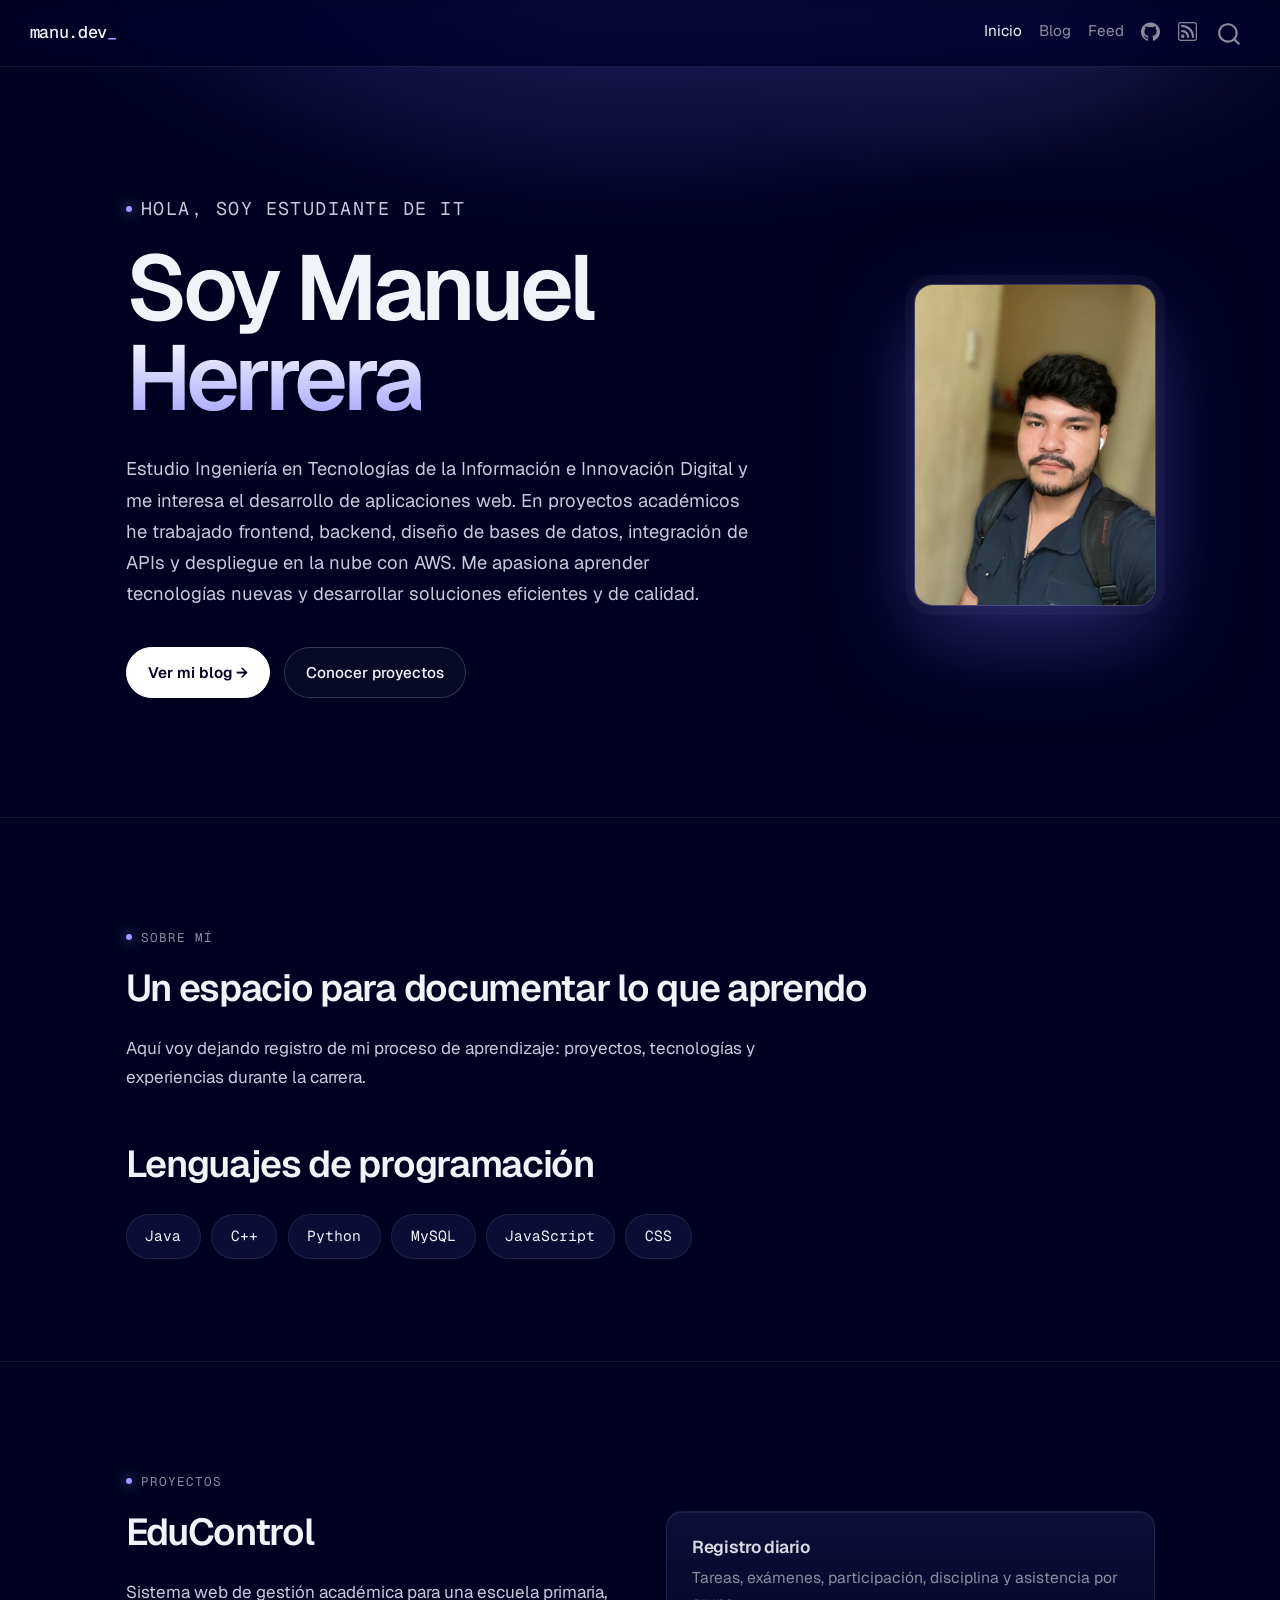
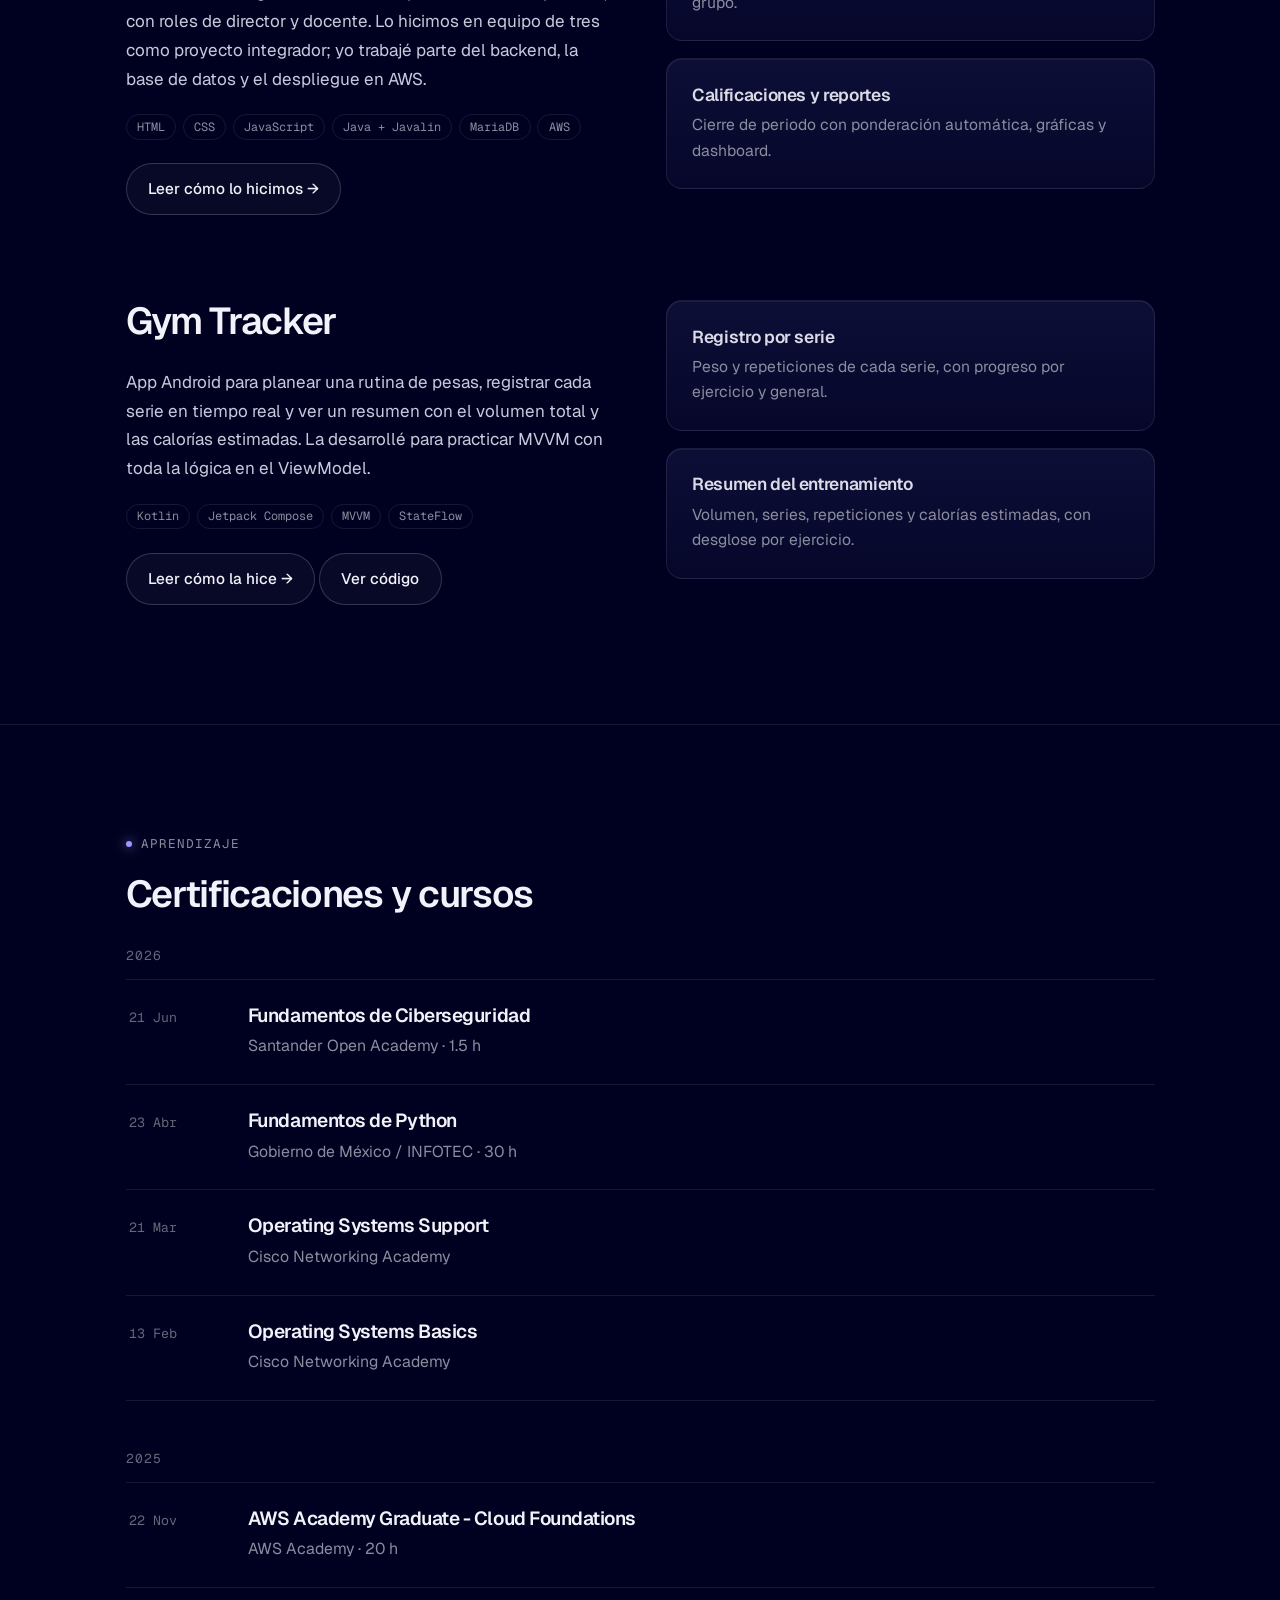
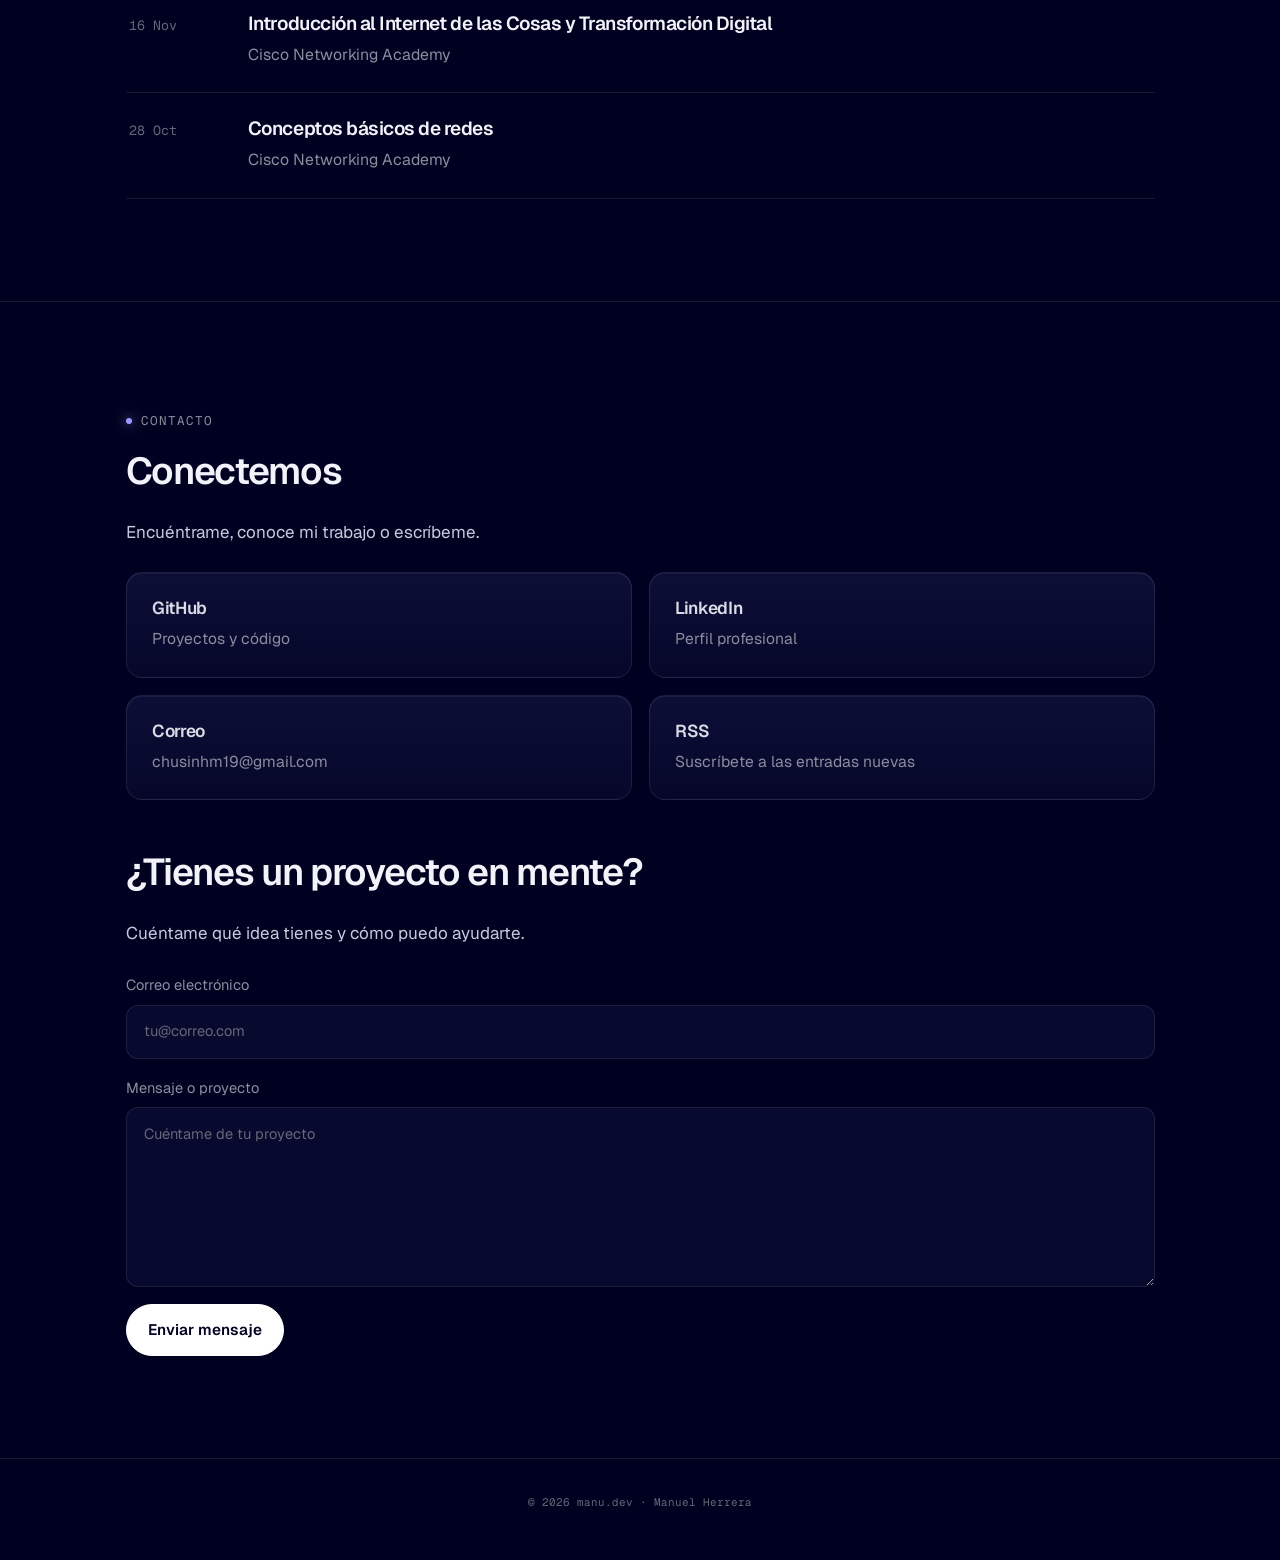
==== index.html @ f78bcd07 "Built site for gh-pages" ====
<!DOCTYPE html>
<html xmlns="http://www.w3.org/1999/xhtml" lang="es" xml:lang="es"><head>

<meta charset="utf-8">
<meta name="generator" content="quarto-1.10.18">

<meta name="viewport" content="width=device-width, initial-scale=1.0, user-scalable=yes">

<meta name="description" content="Soy Manuel Herrera, estudiante de Ingeniería en Tecnologías de la Información e Innovación Digital. Proyectos, certificaciones y un blog sobre desarrollo web, móvil y nube.">

<title>Manuel Herrera · Estudiante de Ingeniería en TI | manu.dev – manu.dev</title>
<style>
/* Default styles provided by pandoc.
** See https://pandoc.org/MANUAL.html#variables-for-html for config info.
*/
span.smallcaps{font-variant: small-caps;}
div.columns{display: flex; gap: 1.5em;}
div.column{flex: auto;}
@media screen {
div.columns{gap: min(4vw, 1.5em);}
div.column{overflow-x: auto;}
}
div.hanging-indent{margin-left: 1.5em; text-indent: -1.5em;}
ul.task-list{list-style: none;}
ul.task-list li input[type="checkbox"] {
  width: 0.8em;
  margin: 0 0.8em 0.2em -1em; /* quarto-specific, see https://github.com/quarto-dev/quarto-cli/issues/4556 */ 
  vertical-align: middle;
}
</style>


<script src="site_libs/quarto-nav/quarto-nav.js"></script>
<script src="site_libs/quarto-nav/headroom.min.js"></script>
<script src="site_libs/clipboard/clipboard.min.js"></script>
<script src="site_libs/quarto-search/autocomplete.umd.js"></script>
<script src="site_libs/quarto-search/fuse.min.js"></script>
<script src="site_libs/quarto-search/quarto-search.js"></script>
<meta name="quarto:offset" content="./">
<link href="./assets/favicon.svg" rel="icon" type="image/svg+xml">
<script src="site_libs/quarto-html/quarto.js" type="module"></script>
<script src="site_libs/quarto-html/tabsets/tabsets.js" type="module"></script>
<script src="site_libs/quarto-html/popper.min.js"></script>
<script src="site_libs/quarto-html/tippy.umd.min.js"></script>
<script src="site_libs/quarto-html/anchor.min.js"></script>
<link href="site_libs/quarto-html/tippy.css" rel="stylesheet">
<link href="site_libs/quarto-html/quarto-syntax-highlighting-dark-235dd7208b0ab31445e75e432a8fe391.css" rel="stylesheet" id="quarto-text-highlighting-styles">
<script src="site_libs/bootstrap/bootstrap.min.js"></script>
<link href="site_libs/bootstrap/bootstrap-icons.css" rel="stylesheet">
<link href="site_libs/bootstrap/bootstrap-fd96ca40b99d9b456ca585f335fd7271.min.css" rel="stylesheet" append-hash="true" id="quarto-bootstrap" data-mode="dark">
<script id="quarto-search-options" type="application/json">{
  "location": "navbar",
  "copy-button": false,
  "collapse-after": 3,
  "panel-placement": "end",
  "type": "overlay",
  "limit": 50,
  "keyboard-shortcut": [
    "f",
    "/",
    "s"
  ],
  "show-item-context": false,
  "language": {
    "search-no-results-text": "No se han encontrado resultados",
    "search-matching-documents-text": "documentos encontrados",
    "search-copy-link-title": "Copiar el enlace en la búsqueda",
    "search-hide-matches-text": "Ocultar resultados adicionales",
    "search-more-match-text": "resultado adicional en este documento",
    "search-more-matches-text": "resultados adicionales en este documento",
    "search-clear-button-title": "Borrar",
    "search-text-placeholder": "",
    "search-detached-cancel-button-title": "Cancelar",
    "search-submit-button-title": "Enviar",
    "search-label": "Buscar"
  }
}</script>
<style>html{ scroll-behavior: smooth; }</style>
<link rel="preconnect" href="https://fonts.googleapis.com">
<link rel="preconnect" href="https://fonts.gstatic.com" crossorigin="">
<link href="https://fonts.googleapis.com/css2?family=Geist:wght@400;500;600;700&amp;family=Geist+Mono:wght@400;500&amp;display=swap" rel="stylesheet">
<meta name="author" content="Manuel Herrera">
<meta name="theme-color" content="#000020">


<meta property="og:title" content="Manuel Herrera · Estudiante de Ingeniería en TI | manu.dev">
<meta property="og:description" content="Soy Manuel Herrera, estudiante de Ingeniería en Tecnologías de la Información e Innovación Digital. Proyectos, certificaciones y un blog sobre desarrollo web, móvil y nube.">
<meta property="og:image" content="https://manu-09-web.github.io/MiWebQuarto/assets/og-cover.png">
<meta property="og:site_name" content="manu.dev">
<meta property="og:locale" content="es_MX">
<meta property="og:image:alt" content="manu.dev, blog de desarrollo de Manuel Herrera">
<meta property="og:image:height" content="630">
<meta property="og:image:width" content="1200">
<meta name="twitter:title" content="Manuel Herrera · Estudiante de Ingeniería en TI | manu.dev">
<meta name="twitter:description" content="Soy Manuel Herrera, estudiante de Ingeniería en Tecnologías de la Información e Innovación Digital. Proyectos, certificaciones y un blog sobre desarrollo web, móvil y nube.">
<meta name="twitter:image" content="https://manu-09-web.github.io/MiWebQuarto/assets/og-cover.png">
<meta name="twitter:card" content="summary_large_image">
<meta name="twitter:image:alt" content="manu.dev, blog de desarrollo de Manuel Herrera">
<meta name="twitter:image-height" content="630">
<meta name="twitter:image-width" content="1200">
<link rel="canonical" href="https://manu-09-web.github.io/MiWebQuarto/">
</head>

<body class="nav-fixed fullcontent quarto-light">

<div id="quarto-search-results"></div>
  <header id="quarto-header" class="headroom fixed-top">
    <nav class="navbar navbar-expand-md " data-bs-theme="dark">
      <div class="navbar-container container-fluid">
      <div class="navbar-brand-container mx-auto">
    <a class="navbar-brand" href="./index.html">
    <span class="navbar-title">manu.dev</span>
    </a>
  </div>
            <div id="quarto-search" class="" title="Buscar"></div>
          <button class="navbar-toggler" type="button" data-bs-toggle="collapse" data-bs-target="#navbarCollapse" aria-controls="navbarCollapse" role="menu" aria-expanded="false" aria-label="Navegación de palanca" onclick="if (window.quartoToggleHeadroom) { window.quartoToggleHeadroom(); }">
  <span class="navbar-toggler-icon"></span>
</button>
          <div class="collapse navbar-collapse" id="navbarCollapse">
            <ul class="navbar-nav navbar-nav-scroll ms-auto">
  <li class="nav-item">
    <a class="nav-link active" href="./index.html" aria-current="page"> 
<span class="menu-text">Inicio</span></a>
  </li>  
  <li class="nav-item">
    <a class="nav-link" href="./blog.html"> 
<span class="menu-text">Blog</span></a>
  </li>  
  <li class="nav-item">
    <a class="nav-link" href="./feed.html"> 
<span class="menu-text">Feed</span></a>
  </li>  
  <li class="nav-item compact">
    <a class="nav-link" href="https://github.com/manu-09-web"> <i class="bi bi-github" role="img" aria-label="GitHub">
</i> 
<span class="menu-text"></span></a>
  </li>  
  <li class="nav-item compact">
    <a class="nav-link" href="./blog.xml"> <i class="bi bi-rss" role="img" aria-label="RSS">
</i> 
<span class="menu-text"></span></a>
  </li>  
</ul>
          </div> <!-- /navcollapse -->
            <div class="quarto-navbar-tools">
</div>
      </div> <!-- /container-fluid -->
    </nav>
</header>
<!-- content -->
<div id="quarto-content" class="quarto-container page-layout-custom page-navbar">
<!-- sidebar -->
<!-- margin-sidebar -->
<!-- main -->




<div class="md-landing">

<section class="md-hero">
  <div class="md-wrap">
    <div>
      <p class="md-kicker">Hola, soy estudiante de IT</p>
      <h1>Soy Manuel<br><span class="md-grad">Herrera</span></h1>
      <p>Estudio Ingeniería en Tecnologías de la Información e Innovación Digital y me interesa el desarrollo de aplicaciones web. En proyectos académicos he trabajado frontend, backend, diseño de bases de datos, integración de APIs y despliegue en la nube con AWS. Me apasiona aprender tecnologías nuevas y desarrollar soluciones eficientes y de calidad.</p>
      <div class="md-actions">
        <a class="md-btn is-solid" href="blog.html">Ver mi blog →</a>
        <a class="md-btn" href="#proyectos">Conocer proyectos</a>
      </div>
    </div>
    <!-- Pon tu foto en img/mifoto.jpeg; si no existe se ven tus iniciales -->
    <div class="md-avatar">MH<img src="img/mifoto.jpeg" alt="Foto de Manuel Herrera" width="600" height="800" onerror="this.remove()"></div>
  </div>
</section>

<section id="sobre-mi">
  <div class="md-wrap">
    <p class="md-kicker">Sobre mí</p>
    <h2 style="margin-top:0">Un espacio para documentar lo que aprendo</h2>
    <p>Aquí voy dejando registro de mi proceso de aprendizaje: proyectos, tecnologías y experiencias durante la carrera.</p>
    <h2>Lenguajes de programación</h2>
    <ul class="md-langs">
      <li>Java</li><li>C++</li><li>Python</li><li>MySQL</li><li>JavaScript</li><li>CSS</li>
    </ul>
  </div>
</section>

<section id="proyectos">
  <div class="md-wrap">
    <p class="md-kicker">Proyectos</p>
    <div class="md-two">
      <div>
        <h2 style="margin-top:0">EduControl</h2>
        <p>Sistema web de gestión académica para una escuela primaria, con roles de director y docente. Lo hicimos en equipo de tres como proyecto integrador; yo trabajé parte del backend, la base de datos y el despliegue en AWS.</p>
        <div class="md-tech">
          <span class="md-pill">HTML</span><span class="md-pill">CSS</span><span class="md-pill">JavaScript</span><span class="md-pill">Java + Javalin</span><span class="md-pill">MariaDB</span><span class="md-pill">AWS</span>
        </div>
        <p style="margin-top:1.4rem"><a class="md-btn" href="posts/proyecto-integrador/index.html">Leer cómo lo hicimos →</a></p>
      </div>
      <div class="md-grid-2" style="grid-template-columns:1fr">
        <div class="md-card"><h3>Registro diario</h3><p>Tareas, exámenes, participación, disciplina y asistencia por grupo.</p></div>
        <div class="md-card"><h3>Calificaciones y reportes</h3><p>Cierre de periodo con ponderación automática, gráficas y dashboard.</p></div>
      </div>
    </div>

    <div class="md-two" style="margin-top:4rem">
      <div>
        <h2 style="margin-top:0">Gym Tracker</h2>
        <p>App Android para planear una rutina de pesas, registrar cada serie en tiempo real y ver un resumen con el volumen total y las calorías estimadas. La desarrollé para practicar MVVM con toda la lógica en el ViewModel.</p>
        <div class="md-tech">
          <span class="md-pill">Kotlin</span><span class="md-pill">Jetpack Compose</span><span class="md-pill">MVVM</span><span class="md-pill">StateFlow</span>
        </div>
        <p style="margin-top:1.4rem"><a class="md-btn" href="posts/kotlin-compose/index.html">Leer cómo la hice →</a>&nbsp;<a class="md-btn" href="https://github.com/manu-09-web/GymAppkt">Ver código</a></p>
      </div>
      <div class="md-grid-2" style="grid-template-columns:1fr">
        <div class="md-card"><h3>Registro por serie</h3><p>Peso y repeticiones de cada serie, con progreso por ejercicio y general.</p></div>
        <div class="md-card"><h3>Resumen del entrenamiento</h3><p>Volumen, series, repeticiones y calorías estimadas, con desglose por ejercicio.</p></div>
      </div>
    </div>
  </div>
</section>

<section id="aprendizaje">
  <div class="md-wrap">
    <p class="md-kicker">Aprendizaje</p>
    <h2 style="margin-top:0">Certificaciones y cursos</h2>
    <div class="md-year" style="margin-top:1.5rem">
      <h2>2026</h2>
      <div class="md-row"><span class="md-row-date">21 Jun</span><span><span class="md-row-title">Fundamentos de Ciberseguridad</span><span class="md-row-desc">Santander Open Academy · 1.5 h</span></span></div>
      <div class="md-row"><span class="md-row-date">23 Abr</span><span><span class="md-row-title">Fundamentos de Python</span><span class="md-row-desc">Gobierno de México / INFOTEC · 30 h</span></span></div>
      <div class="md-row"><span class="md-row-date">21 Mar</span><span><span class="md-row-title">Operating Systems Support</span><span class="md-row-desc">Cisco Networking Academy</span></span></div>
      <div class="md-row"><span class="md-row-date">13 Feb</span><span><span class="md-row-title">Operating Systems Basics</span><span class="md-row-desc">Cisco Networking Academy</span></span></div>
    </div>
    <div class="md-year">
      <h2>2025</h2>
      <div class="md-row"><span class="md-row-date">22 Nov</span><span><span class="md-row-title">AWS Academy Graduate - Cloud Foundations</span><span class="md-row-desc">AWS Academy · 20 h</span></span></div>
      <div class="md-row"><span class="md-row-date">16 Nov</span><span><span class="md-row-title">Introducción al Internet de las Cosas y Transformación Digital</span><span class="md-row-desc">Cisco Networking Academy</span></span></div>
      <div class="md-row"><span class="md-row-date">28 Oct</span><span><span class="md-row-title">Conceptos básicos de redes</span><span class="md-row-desc">Cisco Networking Academy</span></span></div>
    </div>
  </div>
</section>

<section id="contacto">
  <div class="md-wrap">
    <p class="md-kicker">Contacto</p>
    <h2 style="margin-top:0">Conectemos</h2>
    <p>Encuéntrame, conoce mi trabajo o escríbeme.</p>
    <div class="md-grid-2" style="margin-top:1.5rem">
      <a class="md-card" href="https://github.com/manu-09-web" rel="me"><h3>GitHub</h3><p>Proyectos y código</p></a>
      <a class="md-card" href="https://www.linkedin.com/in/manuel-de-jes%C3%BAs-herrera-b59a39436" rel="me"><h3>LinkedIn</h3><p>Perfil profesional</p></a>
      <a class="md-card" href="mailto:chusinhm19@gmail.com"><h3>Correo</h3><p>chusinhm19@gmail.com</p></a>
      <a class="md-card" href="blog.xml"><h3>RSS</h3><p>Suscríbete a las entradas nuevas</p></a>
    </div>

    <h2>¿Tienes un proyecto en mente?</h2>
    <p>Cuéntame qué idea tienes y cómo puedo ayudarte.</p>
    <!-- Un sitio estático no envía correos solo: crea un formulario gratis en formspree.io y pega aquí tu ID -->
    <form class="md-form" action="https://formspree.io/f/TU-ID" method="POST">
      <label>Correo electrónico
        <input type="email" name="email" placeholder="tu@correo.com" autocomplete="email" required="">
      </label>
      <label>Mensaje o proyecto
        <textarea name="message" rows="5" placeholder="Cuéntame de tu proyecto" required=""></textarea>
      </label>
      <div><button class="md-btn is-solid" type="submit">Enviar mensaje</button></div>
    </form>
  </div>
</section>

</div>




<script>
// ---------- Listados: filtro por categoría, buscador y paginación ----------
document.querySelectorAll("[data-posts]").forEach(function (root) {
  var items = Array.from(root.querySelectorAll("[data-cats]"));
  var chips = Array.from(root.querySelectorAll("[data-filter]"));
  var groups = Array.from(root.querySelectorAll("[data-group]"));
  var search = root.querySelector("[data-search]");
  var pager = root.querySelector("[data-pager]");
  var empty = root.querySelector("[data-empty]");
  var size = parseInt(root.dataset.pageSize || "0", 10);
  var state = { cat: "*", q: "", page: 1 };

  function draw() {
    var match = items.filter(function (el) {
      var okCat = state.cat === "*" || el.dataset.cats.split("|").indexOf(state.cat) > -1;
      var okQ = !state.q || el.textContent.toLowerCase().indexOf(state.q) > -1;
      return okCat && okQ;
    });
    var pages = size ? Math.max(1, Math.ceil(match.length / size)) : 1;
    if (state.page > pages) state.page = pages;
    items.forEach(function (el) { el.hidden = true; });
    match.forEach(function (el, i) {
      el.hidden = size ? Math.floor(i / size) + 1 !== state.page : false;
    });
    groups.forEach(function (g) { g.hidden = !g.querySelector("[data-cats]:not([hidden])"); });
    if (empty) empty.hidden = match.length > 0;
    if (pager) {
      pager.innerHTML = "";
      for (var p = 1; p <= pages && pages > 1; p++) {
        var b = document.createElement("button");
        b.type = "button"; b.textContent = p;
        b.setAttribute("aria-label", "Página " + p);
        if (p === state.page) b.setAttribute("aria-current", "page");
        b.addEventListener("click", (function (n) {
          return function () { state.page = n; draw(); root.scrollIntoView({ block: "start" }); };
        })(p));
        pager.appendChild(b);
      }
    }
  }

  chips.forEach(function (chip) {
    chip.addEventListener("click", function () {
      state.cat = chip.dataset.filter; state.page = 1;
      chips.forEach(function (c) { c.setAttribute("aria-pressed", c === chip); });
      draw();
    });
  });
  if (search) {
    search.addEventListener("input", function () {
      state.q = search.value.trim().toLowerCase(); state.page = 1; draw();
    });
    // Atajo: la tecla "/" enfoca el buscador
    document.addEventListener("keydown", function (e) {
      var t = e.target.tagName;
      if (e.key === "/" && t !== "INPUT" && t !== "TEXTAREA") { e.preventDefault(); search.focus(); }
      if (e.key === "Escape" && e.target === search) { search.value = ""; search.dispatchEvent(new Event("input")); search.blur(); }
    });
  }
  draw();
});

// ---------- Brillo que sigue al cursor en las tarjetas ----------
document.querySelectorAll(".md-card").forEach(function (card) {
  card.addEventListener("pointermove", function (e) {
    var r = card.getBoundingClientRect();
    card.style.setProperty("--mx", (e.clientX - r.left) + "px");
    card.style.setProperty("--my", (e.clientY - r.top) + "px");
  });
});

// ---------- Entradas: tiempo de lectura, barra de progreso y etiqueta de lenguaje en el código ----------
(function () {
  if (!document.querySelector(".md-back")) return;
  var main = document.querySelector("main");
  var date = document.querySelector("#title-block-header .date");
  if (main && date) {
    var words = main.innerText.trim().split(/\s+/).length;
    date.textContent += " · " + Math.max(1, Math.round(words / 200)) + " min de lectura";
  }
  var bar = document.createElement("div"); bar.className = "md-progress"; document.body.appendChild(bar);
  window.addEventListener("scroll", function () {
    var h = document.documentElement.scrollHeight - window.innerHeight;
    bar.style.transform = "scaleX(" + (h > 0 ? window.scrollY / h : 0) + ")";
  }, { passive: true });
})();
document.querySelectorAll("div.sourceCode").forEach(function (box) {
  var pre = box.querySelector("pre"); if (!pre) return;
  var skip = ["sourceCode", "code-with-copy", "numberSource", "number-lines"];
  var lang = Array.from(pre.classList).filter(function (c) { return skip.indexOf(c) < 0; })[0];
  box.setAttribute("data-lang", lang || "código");
});
</script>
<script id="quarto-html-after-body" type="application/javascript">
  window.document.addEventListener("DOMContentLoaded", function (event) {
    const icon = "";
    const anchorJS = new window.AnchorJS();
    anchorJS.options = {
      placement: 'right',
      icon: icon
    };
    anchorJS.add('.anchored');
    const isCodeAnnotation = (el) => {
      for (const clz of el.classList) {
        if (clz.startsWith('code-annotation-')) {                     
          return true;
        }
      }
      return false;
    }
    const onCopySuccess = function(e) {
      // button target
      const button = e.trigger;
      // don't keep focus
      button.blur();
      // flash "checked"
      button.classList.add('code-copy-button-checked');
      var currentTitle = button.getAttribute("title");
      button.setAttribute("title", "Copiado");
      let tooltip;
      if (window.bootstrap) {
        button.setAttribute("data-bs-toggle", "tooltip");
        button.setAttribute("data-bs-placement", "left");
        button.setAttribute("data-bs-title", "Copiado");
        tooltip = new bootstrap.Tooltip(button, 
          { trigger: "manual", 
            customClass: "code-copy-button-tooltip",
            offset: [0, -8]});
        tooltip.show();    
      }
      setTimeout(function() {
        if (tooltip) {
          tooltip.hide();
          button.removeAttribute("data-bs-title");
          button.removeAttribute("data-bs-toggle");
          button.removeAttribute("data-bs-placement");
        }
        button.setAttribute("title", currentTitle);
        button.classList.remove('code-copy-button-checked');
      }, 1000);
      // clear code selection
      e.clearSelection();
    }
    const getTextToCopy = function(trigger) {
      const outerScaffold = trigger.parentElement.cloneNode(true);
      const codeEl = outerScaffold.querySelector('code');
      for (const childEl of codeEl.children) {
        if (isCodeAnnotation(childEl)) {
          childEl.remove();
        }
      }
      return codeEl.innerText;
    }
    const clipboard = new window.ClipboardJS('.code-copy-button:not([data-in-quarto-modal])', {
      text: getTextToCopy
    });
    clipboard.on('success', onCopySuccess);
    if (window.document.getElementById('quarto-embedded-source-code-modal')) {
      const clipboardModal = new window.ClipboardJS('.code-copy-button[data-in-quarto-modal]', {
        text: getTextToCopy,
        container: window.document.getElementById('quarto-embedded-source-code-modal')
      });
      clipboardModal.on('success', onCopySuccess);
    }
      var localhostRegex = new RegExp(/^(?:http|https):\/\/localhost\:?[0-9]*\//);
      var mailtoRegex = new RegExp(/^mailto:/);
        var filterRegex = new RegExp("https:\/\/manu-09-web\.github\.io\/MiWebQuarto");
      var isInternal = (href) => {
          return filterRegex.test(href) || localhostRegex.test(href) || mailtoRegex.test(href);
      }
      // Inspect non-navigation links and adorn them if external
     var links = window.document.querySelectorAll('a[href]:not(.nav-link):not(.navbar-brand):not(.toc-action):not(.sidebar-link):not(.sidebar-item-toggle):not(.pagination-link):not(.no-external):not([aria-hidden]):not(.dropdown-item):not(.quarto-navigation-tool):not(.about-link)');
      for (var i=0; i<links.length; i++) {
        const link = links[i];
        if (!isInternal(link.href)) {
          // undo the damage that might have been done by quarto-nav.js in the case of
          // links that we want to consider external
          if (link.dataset.originalHref !== undefined) {
            link.href = link.dataset.originalHref;
          }
            // target, if specified
            link.setAttribute("target", "_blank");
            if (link.getAttribute("rel") === null) {
              link.setAttribute("rel", "noopener");
            }
        }
      }
    function tippyHover(el, contentFn, onTriggerFn, onUntriggerFn) {
      const config = {
        allowHTML: true,
        maxWidth: 500,
        delay: 100,
        arrow: false,
        appendTo: function(el) {
            return el.parentElement;
        },
        interactive: true,
        interactiveBorder: 10,
        theme: 'quarto',
        placement: 'bottom-start',
      };
      if (contentFn) {
        config.content = contentFn;
      }
      if (onTriggerFn) {
        config.onTrigger = onTriggerFn;
      }
      if (onUntriggerFn) {
        config.onUntrigger = onUntriggerFn;
      }
      window.tippy(el, config); 
    }
    const noterefs = window.document.querySelectorAll('a[role="doc-noteref"]');
    for (var i=0; i<noterefs.length; i++) {
      const ref = noterefs[i];
      tippyHover(ref, function() {
        // use id or data attribute instead here
        let href = ref.getAttribute('data-footnote-href') || ref.getAttribute('href');
        try { href = new URL(href).hash; } catch {}
        const id = href.replace(/^#\/?/, "");
        const note = window.document.getElementById(id);
        if (note) {
          return note.innerHTML;
        } else {
          return "";
        }
      });
    }
    const xrefs = window.document.querySelectorAll('a.quarto-xref');
    const processXRef = (id, note) => {
      // Strip column container classes
      const stripColumnClz = (el) => {
        el.classList.remove("page-full", "page-columns");
        if (el.children) {
          for (const child of el.children) {
            stripColumnClz(child);
          }
        }
      }
      stripColumnClz(note)
      if (id === null || id.startsWith('sec-')) {
        // Special case sections, only their first couple elements
        const container = document.createElement("div");
        if (note.children && note.children.length > 2) {
          container.appendChild(note.children[0].cloneNode(true));
          for (let i = 1; i < note.children.length; i++) {
            const child = note.children[i];
            if (child.tagName === "P" && child.innerText === "") {
              continue;
            } else {
              container.appendChild(child.cloneNode(true));
              break;
            }
          }
          if (window.Quarto?.typesetMath) {
            window.Quarto.typesetMath(container);
          }
          return container.innerHTML
        } else {
          if (window.Quarto?.typesetMath) {
            window.Quarto.typesetMath(note);
          }
          return note.innerHTML;
        }
      } else {
        // Remove any anchor links if they are present
        const anchorLink = note.querySelector('a.anchorjs-link');
        if (anchorLink) {
          anchorLink.remove();
        }
        if (window.Quarto?.typesetMath) {
          window.Quarto.typesetMath(note);
        }
        if (note.classList.contains("callout")) {
          return note.outerHTML;
        } else {
          return note.innerHTML;
        }
      }
    }
    for (var i=0; i<xrefs.length; i++) {
      const xref = xrefs[i];
      tippyHover(xref, undefined, function(instance) {
        instance.disable();
        let url = xref.getAttribute('href');
        let hash = undefined; 
        if (url.startsWith('#')) {
          hash = url;
        } else {
          try { hash = new URL(url).hash; } catch {}
        }
        if (hash) {
          const id = hash.replace(/^#\/?/, "");
          const note = window.document.getElementById(id);
          if (note !== null) {
            try {
              const html = processXRef(id, note.cloneNode(true));
              instance.setContent(html);
            } finally {
              instance.enable();
              instance.show();
            }
          } else {
            // See if we can fetch this
            fetch(url.split('#')[0])
            .then(res => res.text())
            .then(html => {
              const parser = new DOMParser();
              const htmlDoc = parser.parseFromString(html, "text/html");
              const note = htmlDoc.getElementById(id);
              if (note !== null) {
                const html = processXRef(id, note);
                instance.setContent(html);
              } 
            }).finally(() => {
              instance.enable();
              instance.show();
            });
          }
        } else {
          // See if we can fetch a full url (with no hash to target)
          // This is a special case and we should probably do some content thinning / targeting
          fetch(url)
          .then(res => res.text())
          .then(html => {
            const parser = new DOMParser();
            const htmlDoc = parser.parseFromString(html, "text/html");
            const note = htmlDoc.querySelector('main.content');
            if (note !== null) {
              // This should only happen for chapter cross references
              // (since there is no id in the URL)
              // remove the first header
              if (note.children.length > 0 && note.children[0].tagName === "HEADER") {
                note.children[0].remove();
              }
              const html = processXRef(null, note);
              instance.setContent(html);
            } 
          }).finally(() => {
            instance.enable();
            instance.show();
          });
        }
      }, function(instance) {
      });
    }
        let selectedAnnoteEl;
        const selectorForAnnotation = ( cell, annotation) => {
          let cellAttr = 'data-code-cell="' + cell + '"';
          let lineAttr = 'data-code-annotation="' +  annotation + '"';
          const selector = 'span[' + cellAttr + '][' + lineAttr + ']';
          return selector;
        }
        const selectCodeLines = (annoteEl) => {
          const doc = window.document;
          const targetCell = annoteEl.getAttribute("data-target-cell");
          const targetAnnotation = annoteEl.getAttribute("data-target-annotation");
          const annoteSpan = window.document.querySelector(selectorForAnnotation(targetCell, targetAnnotation));
          const lines = annoteSpan.getAttribute("data-code-lines").split(",");
          const lineIds = lines.map((line) => {
            return targetCell + "-" + line;
          })
          let top = null;
          let height = null;
          let parent = null;
          if (lineIds.length > 0) {
              //compute the position of the single el (top and bottom and make a div)
              const el = window.document.getElementById(lineIds[0]);
              top = el.offsetTop;
              height = el.offsetHeight;
              parent = el.parentElement.parentElement;
            if (lineIds.length > 1) {
              const lastEl = window.document.getElementById(lineIds[lineIds.length - 1]);
              const bottom = lastEl.offsetTop + lastEl.offsetHeight;
              height = bottom - top;
            }
            if (top !== null && height !== null && parent !== null) {
              // cook up a div (if necessary) and position it 
              let div = window.document.getElementById("code-annotation-line-highlight");
              if (div === null) {
                div = window.document.createElement("div");
                div.setAttribute("id", "code-annotation-line-highlight");
                div.style.position = 'absolute';
                parent.appendChild(div);
              }
              div.style.top = top - 2 + "px";
              div.style.height = height + 4 + "px";
              div.style.left = 0;
              let gutterDiv = window.document.getElementById("code-annotation-line-highlight-gutter");
              if (gutterDiv === null) {
                gutterDiv = window.document.createElement("div");
                gutterDiv.setAttribute("id", "code-annotation-line-highlight-gutter");
                gutterDiv.style.position = 'absolute';
                const codeCell = window.document.getElementById(targetCell);
                const gutter = codeCell.querySelector('.code-annotation-gutter');
                gutter.appendChild(gutterDiv);
              }
              gutterDiv.style.top = top - 2 + "px";
              gutterDiv.style.height = height + 4 + "px";
            }
            selectedAnnoteEl = annoteEl;
          }
        };
        const unselectCodeLines = () => {
          const elementsIds = ["code-annotation-line-highlight", "code-annotation-line-highlight-gutter"];
          elementsIds.forEach((elId) => {
            const div = window.document.getElementById(elId);
            if (div) {
              div.remove();
            }
          });
          selectedAnnoteEl = undefined;
        };
          // Handle positioning of the toggle
      window.addEventListener(
        "resize",
        throttle(() => {
          elRect = undefined;
          if (selectedAnnoteEl) {
            selectCodeLines(selectedAnnoteEl);
          }
        }, 10)
      );
      function throttle(fn, ms) {
      let throttle = false;
      let timer;
        return (...args) => {
          if(!throttle) { // first call gets through
              fn.apply(this, args);
              throttle = true;
          } else { // all the others get throttled
              if(timer) clearTimeout(timer); // cancel #2
              timer = setTimeout(() => {
                fn.apply(this, args);
                timer = throttle = false;
              }, ms);
          }
        };
      }
        // Attach click handler to the DT
        const annoteDls = window.document.querySelectorAll('dt[data-target-cell]');
        for (const annoteDlNode of annoteDls) {
          annoteDlNode.addEventListener('click', (event) => {
            const clickedEl = event.target;
            if (clickedEl !== selectedAnnoteEl) {
              unselectCodeLines();
              const activeEl = window.document.querySelector('dt[data-target-cell].code-annotation-active');
              if (activeEl) {
                activeEl.classList.remove('code-annotation-active');
              }
              selectCodeLines(clickedEl);
              clickedEl.classList.add('code-annotation-active');
            } else {
              // Unselect the line
              unselectCodeLines();
              clickedEl.classList.remove('code-annotation-active');
            }
          });
        }
    const findCites = (el) => {
      const parentEl = el.parentElement;
      if (parentEl) {
        const cites = parentEl.dataset.cites;
        if (cites) {
          return {
            el,
            cites: cites.split(' ')
          };
        } else {
          return findCites(el.parentElement)
        }
      } else {
        return undefined;
      }
    };
    var bibliorefs = window.document.querySelectorAll('a[role="doc-biblioref"]');
    for (var i=0; i<bibliorefs.length; i++) {
      const ref = bibliorefs[i];
      const citeInfo = findCites(ref);
      if (citeInfo) {
        tippyHover(citeInfo.el, function() {
          var popup = window.document.createElement('div');
          citeInfo.cites.forEach(function(cite) {
            var citeDiv = window.document.createElement('div');
            citeDiv.classList.add('hanging-indent');
            citeDiv.classList.add('csl-entry');
            var biblioDiv = window.document.getElementById('ref-' + cite);
            if (biblioDiv) {
              citeDiv.innerHTML = biblioDiv.innerHTML;
            }
            popup.appendChild(citeDiv);
          });
          return popup.innerHTML;
        });
      }
    }
  });
  </script>
</div> <!-- /content -->
<footer class="footer">
  <div class="nav-footer">
    <div class="nav-footer-left">
      &nbsp;
    </div>   
    <div class="nav-footer-center">
<p>© 2026 manu.dev · Manuel Herrera</p>
</div>
    <div class="nav-footer-right">
      &nbsp;
    </div>
  </div>
</footer>




<script src="site_libs/quarto-html/zenscroll-min.js"></script>
</body></html>
---- site_libs/quarto-html/tippy.css ----
.tippy-box[data-animation=fade][data-state=hidden]{opacity:0}[data-tippy-root]{max-width:calc(100vw - 10px)}.tippy-box{position:relative;background-color:#333;color:#fff;border-radius:4px;font-size:14px;line-height:1.4;white-space:normal;outline:0;transition-property:transform,visibility,opacity}.tippy-box[data-placement^=top]>.tippy-arrow{bottom:0}.tippy-box[data-placement^=top]>.tippy-arrow:before{bottom:-7px;left:0;border-width:8px 8px 0;border-top-color:initial;transform-origin:center top}.tippy-box[data-placement^=bottom]>.tippy-arrow{top:0}.tippy-box[data-placement^=bottom]>.tippy-arrow:before{top:-7px;left:0;border-width:0 8px 8px;border-bottom-color:initial;transform-origin:center bottom}.tippy-box[data-placement^=left]>.tippy-arrow{right:0}.tippy-box[data-placement^=left]>.tippy-arrow:before{border-width:8px 0 8px 8px;border-left-color:initial;right:-7px;transform-origin:center left}.tippy-box[data-placement^=right]>.tippy-arrow{left:0}.tippy-box[data-placement^=right]>.tippy-arrow:before{left:-7px;border-width:8px 8px 8px 0;border-right-color:initial;transform-origin:center right}.tippy-box[data-inertia][data-state=visible]{transition-timing-function:cubic-bezier(.54,1.5,.38,1.11)}.tippy-arrow{width:16px;height:16px;color:#333}.tippy-arrow:before{content:"";position:absolute;border-color:transparent;border-style:solid}.tippy-content{position:relative;padding:5px 9px;z-index:1}
---- site_libs/quarto-html/quarto-syntax-highlighting-dark-235dd7208b0ab31445e75e432a8fe391.css ----
/* quarto syntax highlight colors */
:root {
  --quarto-hl-al-color: #bf616a;
  --quarto-hl-an-color: #d08770;
  --quarto-hl-at-color: #8fbcbb;
  --quarto-hl-bn-color: #b48ead;
  --quarto-hl-bu-color: #88c0d0;
  --quarto-hl-ch-color: #ebcb8b;
  --quarto-hl-co-color: #616e88;
  --quarto-hl-cv-color: #e5e9f0;
  --quarto-hl-cn-color: #eceff4;
  --quarto-hl-cf-color: #81a1c1;
  --quarto-hl-dt-color: #81a1c1;
  --quarto-hl-dv-color: #b48ead;
  --quarto-hl-do-color: #5e81ac;
  --quarto-hl-er-color: #bf616a;
  --quarto-hl-ex-color: #8fbcbb;
  --quarto-hl-fl-color: #b48ead;
  --quarto-hl-fu-color: #88c0d0;
  --quarto-hl-im-color: #a3be8c;
  --quarto-hl-in-color: #ebcb8b;
  --quarto-hl-kw-color: #81a1c1;
  --quarto-hl-op-color: #81a1c1;
  --quarto-hl-pp-color: #5e81ac;
  --quarto-hl-re-color: #88c0d0;
  --quarto-hl-sc-color: #ebcb8b;
  --quarto-hl-ss-color: #d08770;
  --quarto-hl-st-color: #a3be8c;
  --quarto-hl-va-color: #5e81ac;
  --quarto-hl-vs-color: #a3be8c;
  --quarto-hl-wa-color: #bf616a;
}

/* other quarto variables */
:root {
  --quarto-font-monospace: "Geist Mono", "JetBrains Mono", ui-monospace, Consolas, monospace;
}

/* syntax highlight based on Pandoc's rules */
pre > code.sourceCode > span {
  color: #d8dee9;
}

code.sourceCode > span {
  color: #d8dee9;
}

div.sourceCode,
div.sourceCode pre.sourceCode {
  color: #d8dee9;
}

/* Normal */
code span {
  color: #d8dee9;
}

/* Alert */
code span.al {
  background-color: #3b4252;
  font-weight: bold;
  color: #bf616a;
}

/* Annotation */
code span.an {
  color: #d08770;
}

/* Attribute */
code span.at {
  color: #8fbcbb;
}

/* BaseN */
code span.bn {
  color: #b48ead;
}

/* BuiltIn */
code span.bu {
  font-style: italic;
  color: #88c0d0;
}

/* ControlFlow */
code span.cf {
  font-weight: bold;
  color: #81a1c1;
}

/* Char */
code span.ch {
  color: #ebcb8b;
}

/* Constant */
code span.cn {
  font-weight: bold;
  color: #eceff4;
}

/* Comment */
code span.co {
  color: #616e88;
}

/* CommentVar */
code span.cv {
  color: #e5e9f0;
}

/* Documentation */
code span.do {
  color: #5e81ac;
}

/* DataType */
code span.dt {
  color: #81a1c1;
}

/* DecVal */
code span.dv {
  color: #b48ead;
}

/* Error */
code span.er {
  color: #bf616a;
  text-decoration: underline;
}

/* Extension */
code span.ex {
  font-weight: bold;
  color: #8fbcbb;
}

/* Float */
code span.fl {
  color: #b48ead;
}

/* Function */
code span.fu {
  color: #88c0d0;
}

/* Import */
code span.im {
  color: #a3be8c;
}

/* Information */
code span.in {
  color: #ebcb8b;
}

/* Keyword */
code span.kw {
  font-weight: bold;
  color: #81a1c1;
}

/* Operator */
code span.op {
  color: #81a1c1;
}

/* Preprocessor */
code span.pp {
  color: #5e81ac;
}

/* RegionMarker */
code span.re {
  background-color: #3b4252;
  color: #88c0d0;
}

/* SpecialChar */
code span.sc {
  color: #ebcb8b;
}

/* SpecialString */
code span.ss {
  color: #d08770;
}

/* String */
code span.st {
  color: #a3be8c;
}

/* Variable */
code span.va {
  color: #5e81ac;
}

/* VerbatimString */
code span.vs {
  color: #a3be8c;
}

/* Warning */
code span.wa {
  color: #bf616a;
}

.prevent-inlining {
  content: "</";
}

/*# sourceMappingURL=76659919fc75b03d4e8282427273150f.css.map */
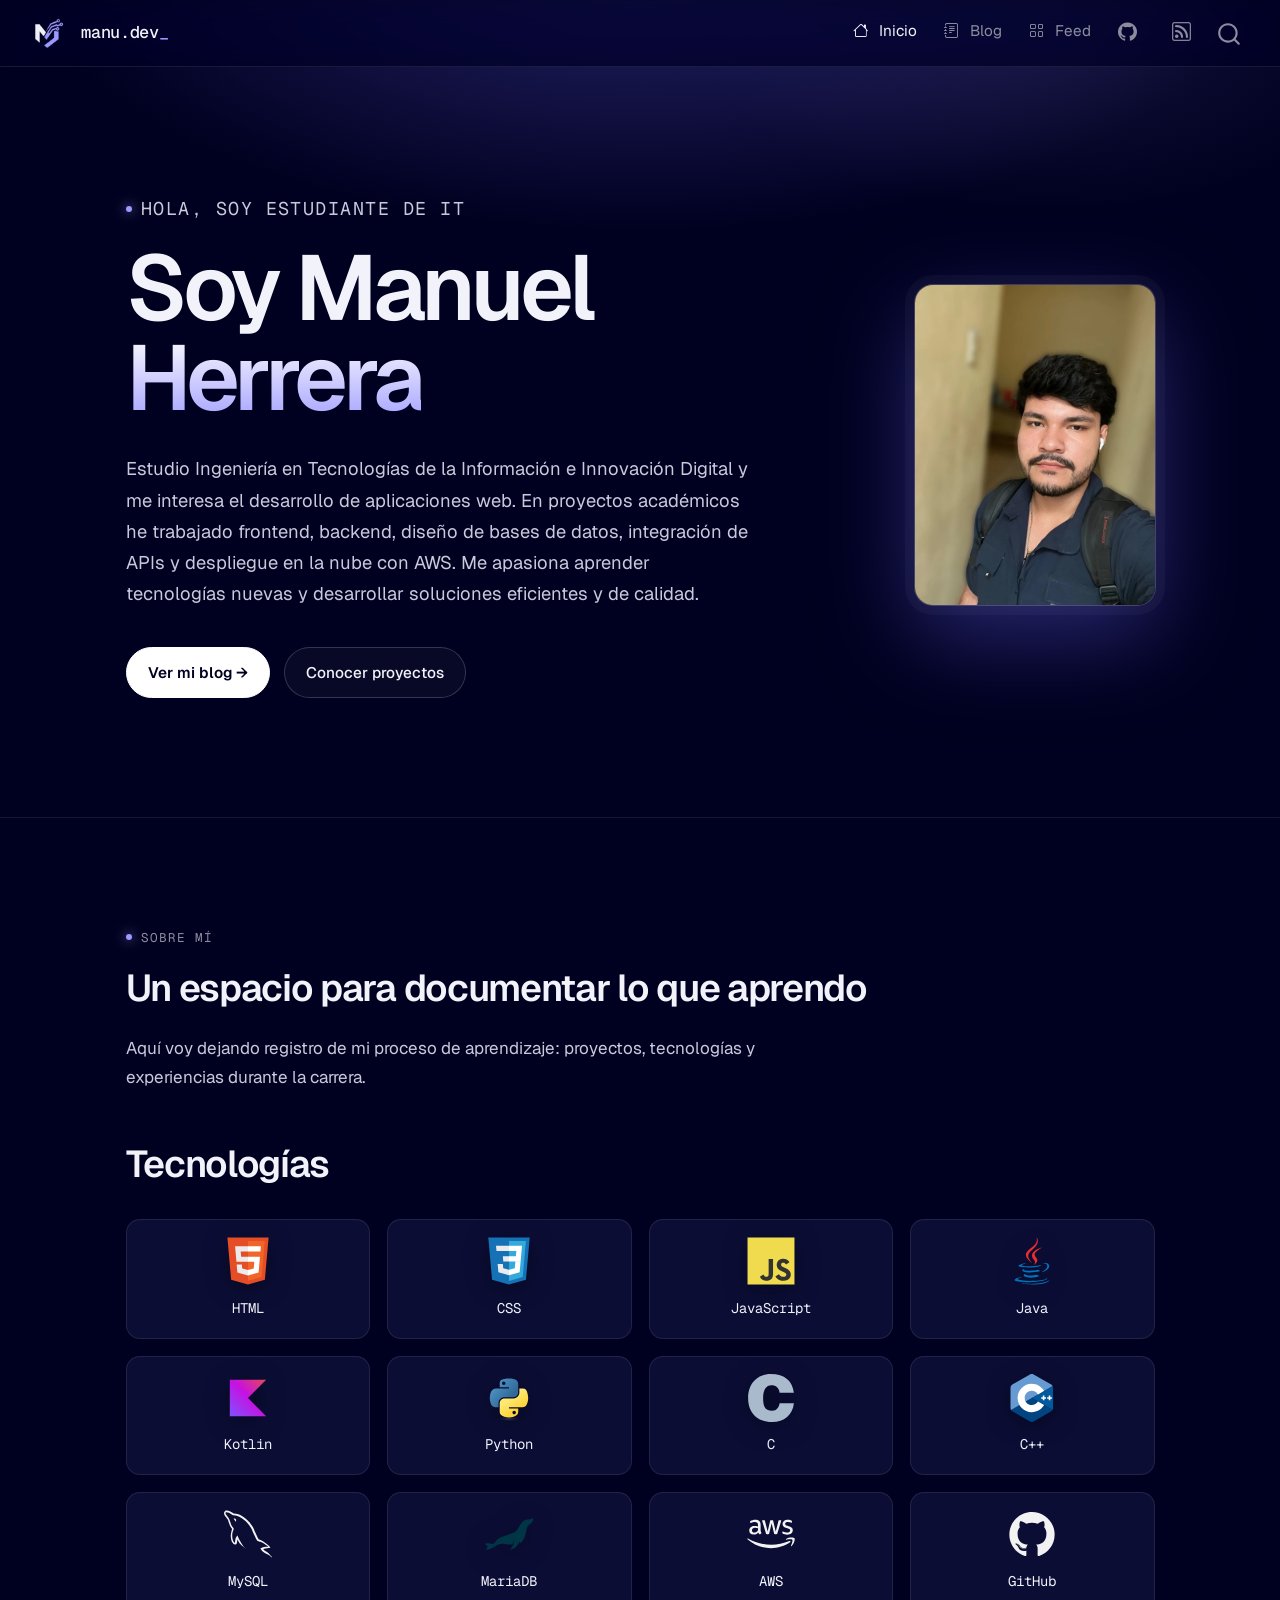
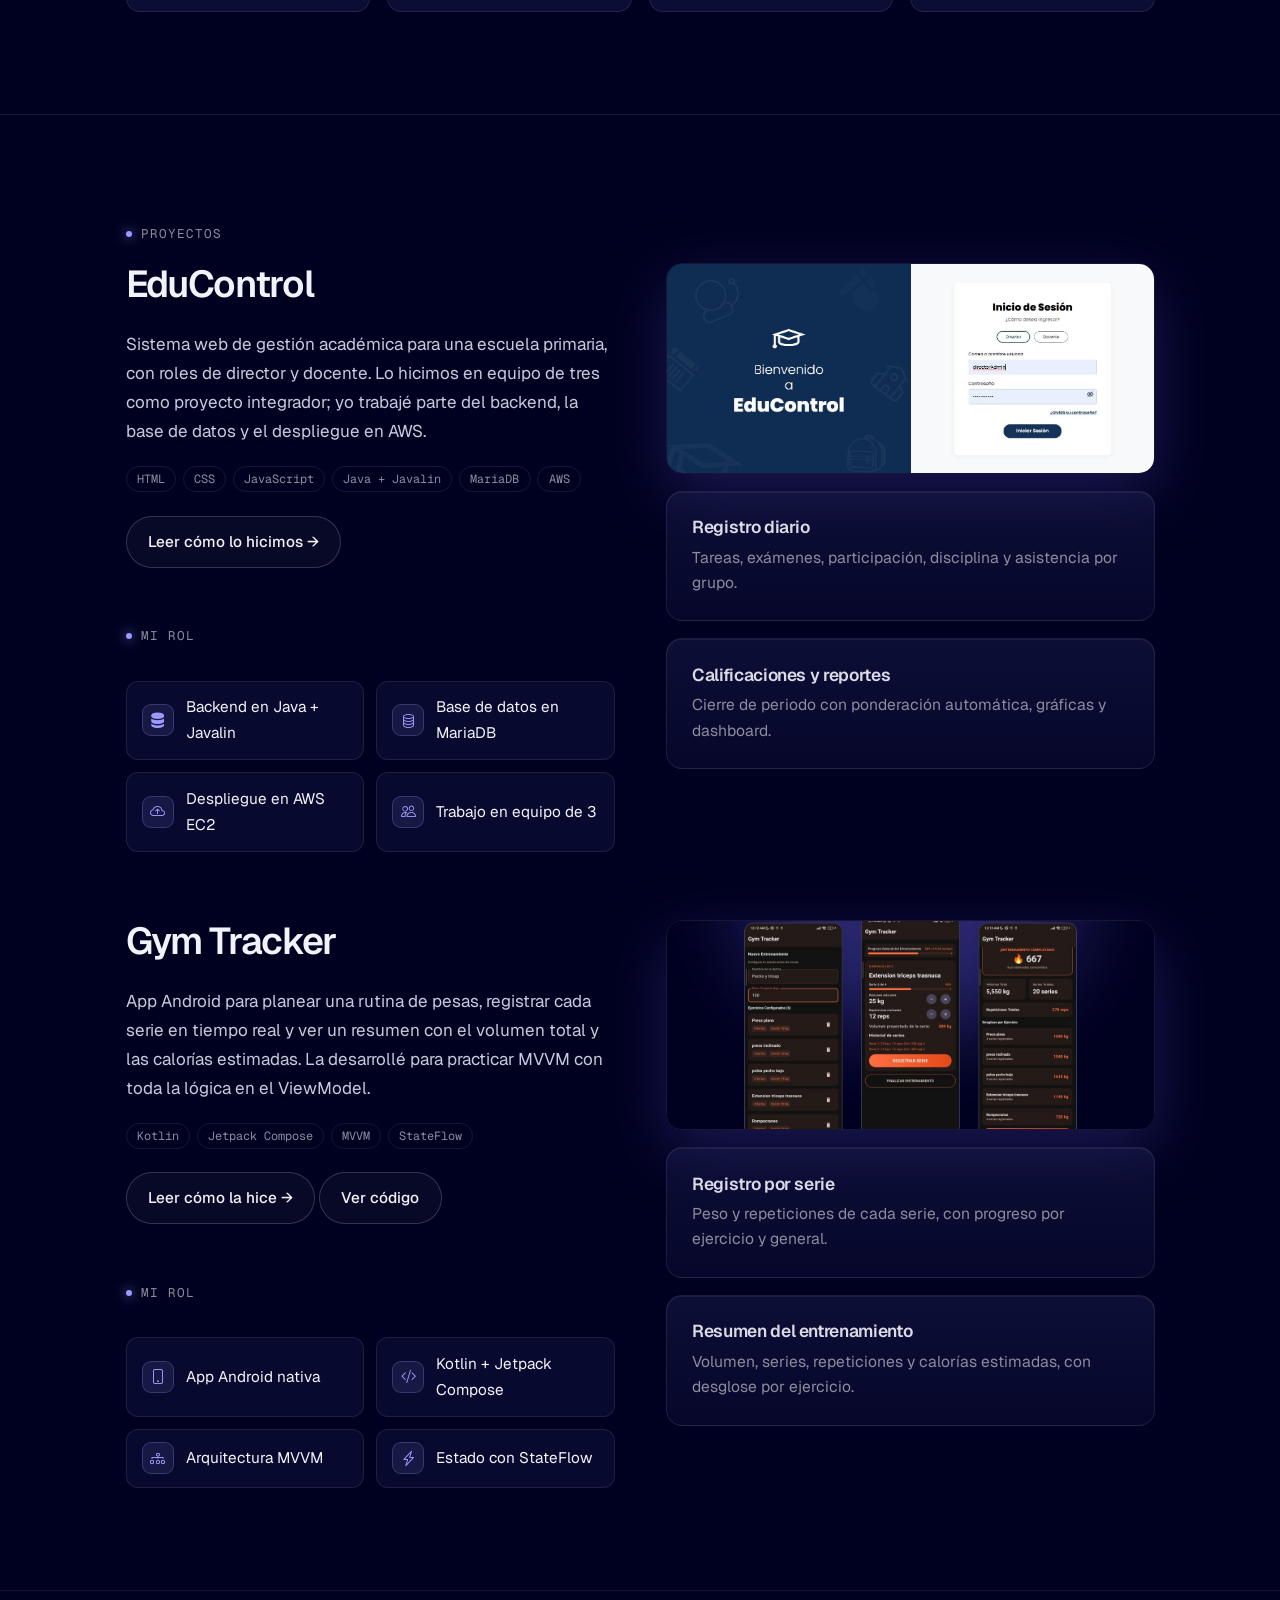
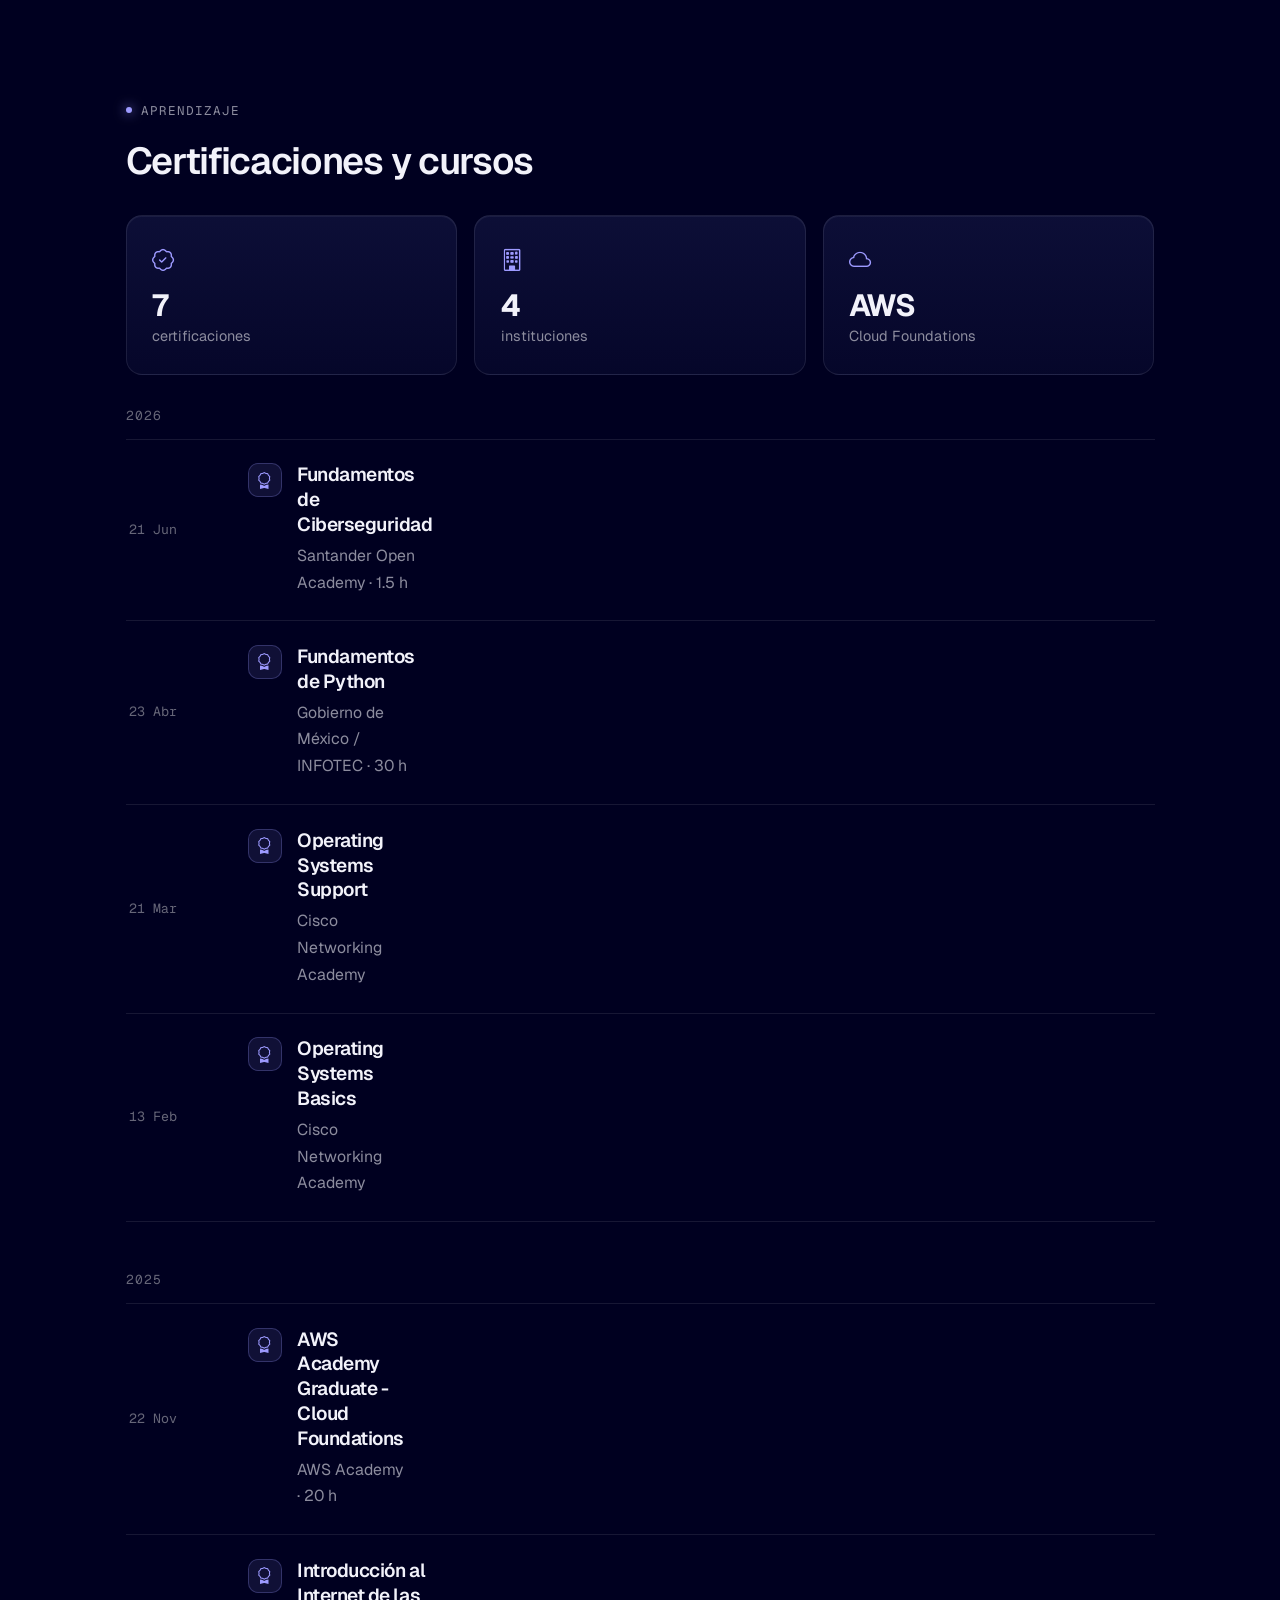
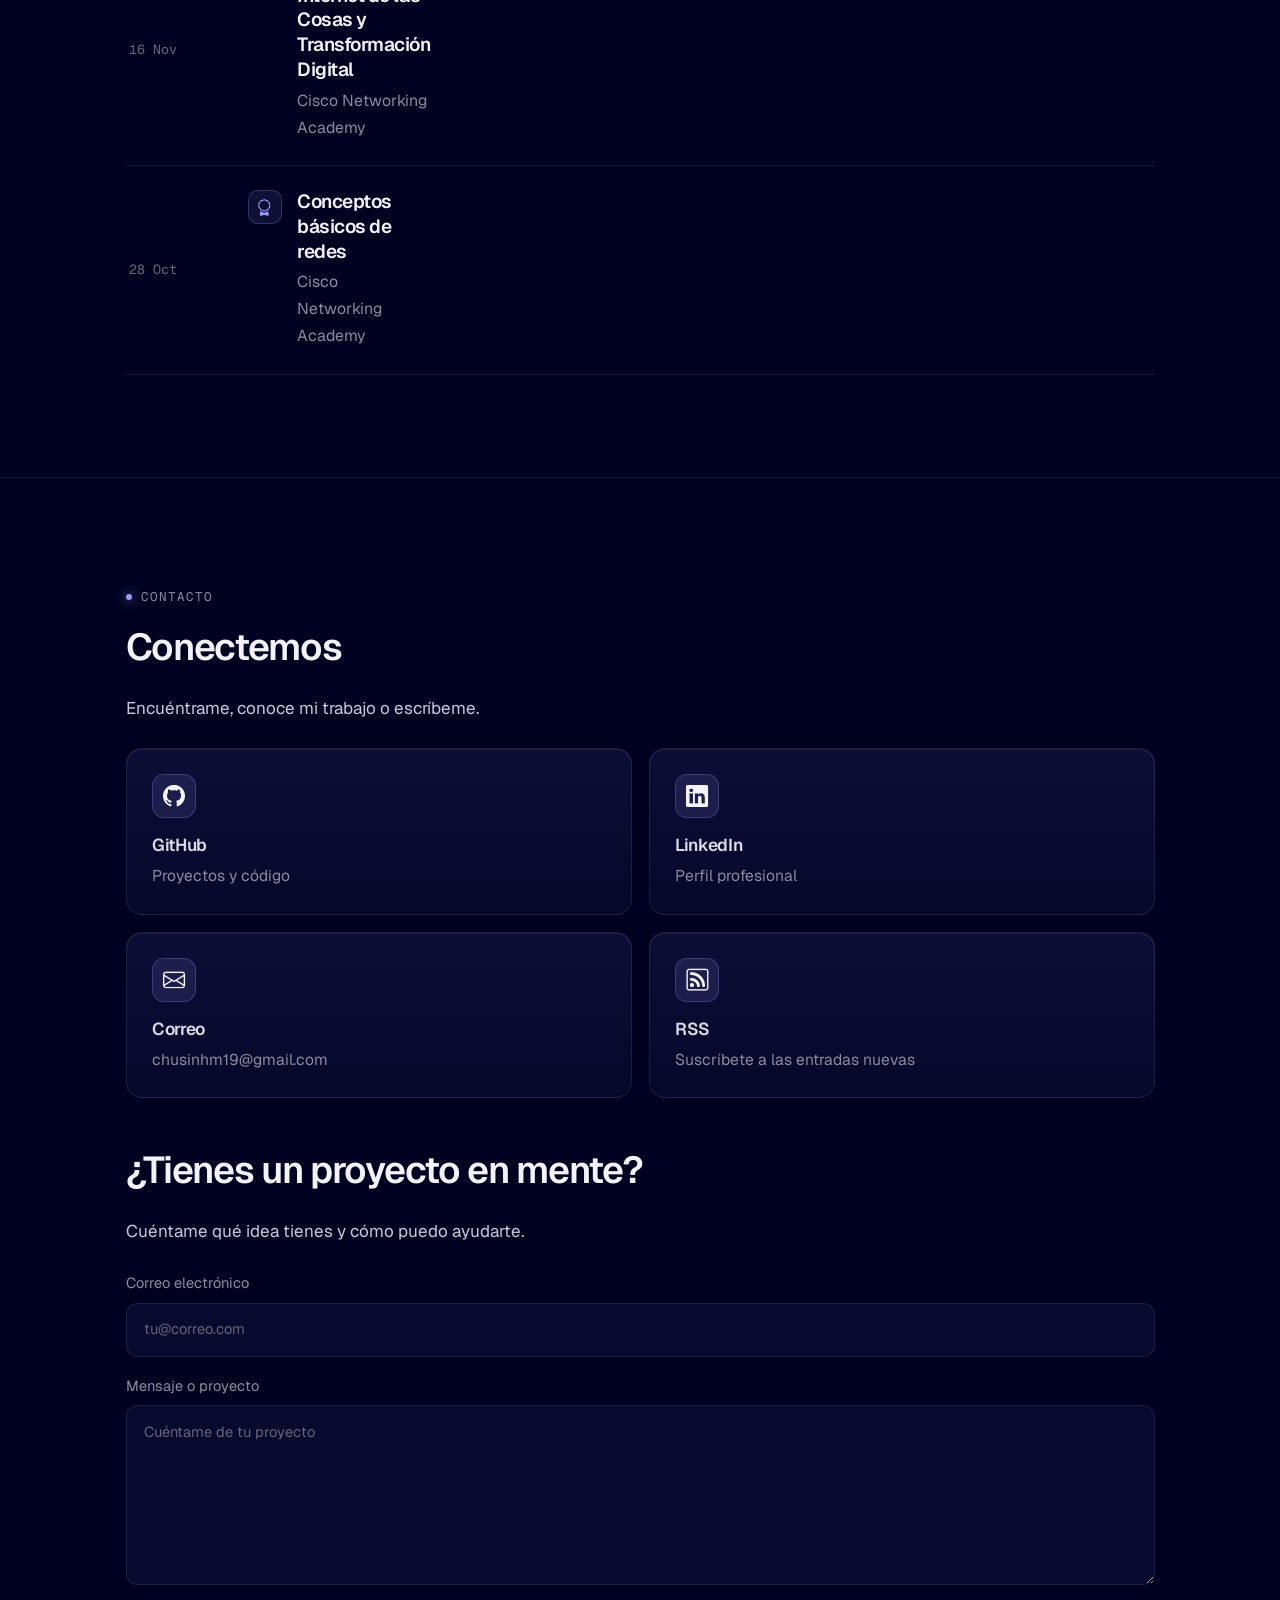
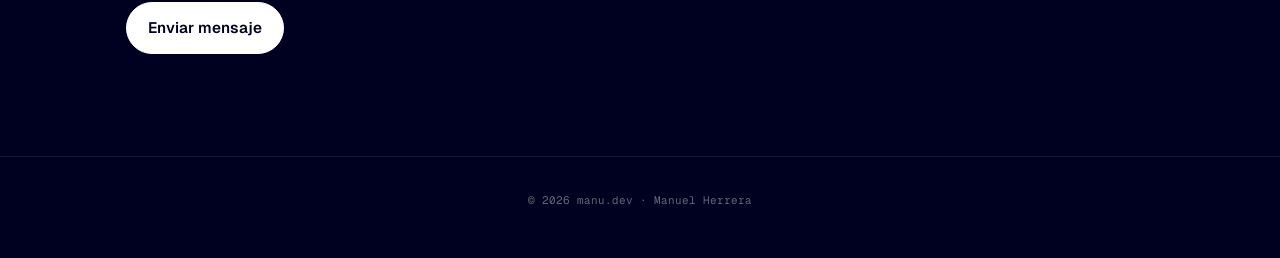
==== commit cc064122: "Built site for gh-pages" ====
--- a/index.html
+++ b/index.html
@@ -47,7 +47,7 @@
 <link href="site_libs/quarto-html/quarto-syntax-highlighting-dark-235dd7208b0ab31445e75e432a8fe391.css" rel="stylesheet" id="quarto-text-highlighting-styles">
 <script src="site_libs/bootstrap/bootstrap.min.js"></script>
 <link href="site_libs/bootstrap/bootstrap-icons.css" rel="stylesheet">
-<link href="site_libs/bootstrap/bootstrap-fd96ca40b99d9b456ca585f335fd7271.min.css" rel="stylesheet" append-hash="true" id="quarto-bootstrap" data-mode="dark">
+<link href="site_libs/bootstrap/bootstrap-2f8a221bed531b6db35dbef5f0395757.min.css" rel="stylesheet" append-hash="true" id="quarto-bootstrap" data-mode="dark">
 <script id="quarto-search-options" type="application/json">{
   "location": "navbar",
   "copy-button": false,
@@ -108,6 +108,10 @@
     <nav class="navbar navbar-expand-md " data-bs-theme="dark">
       <div class="navbar-container container-fluid">
       <div class="navbar-brand-container mx-auto">
+    <a href="./index.html" class="navbar-brand navbar-brand-logo">
+    <img src="./assets/logo.png" alt="Logo de manu.dev" class="navbar-logo light-content">
+    <img src="./assets/logo.png" alt="Logo de manu.dev" class="navbar-logo dark-content">
+    </a>
     <a class="navbar-brand" href="./index.html">
     <span class="navbar-title">manu.dev</span>
     </a>
@@ -119,15 +123,18 @@
           <div class="collapse navbar-collapse" id="navbarCollapse">
             <ul class="navbar-nav navbar-nav-scroll ms-auto">
   <li class="nav-item">
-    <a class="nav-link active" href="./index.html" aria-current="page"> 
+    <a class="nav-link active" href="./index.html" aria-current="page"> <i class="bi bi-house" role="img">
+</i> 
 <span class="menu-text">Inicio</span></a>
   </li>  
   <li class="nav-item">
-    <a class="nav-link" href="./blog.html"> 
+    <a class="nav-link" href="./blog.html"> <i class="bi bi-journal-text" role="img">
+</i> 
 <span class="menu-text">Blog</span></a>
   </li>  
   <li class="nav-item">
-    <a class="nav-link" href="./feed.html"> 
+    <a class="nav-link" href="./feed.html"> <i class="bi bi-grid" role="img">
+</i> 
 <span class="menu-text">Feed</span></a>
   </li>  
   <li class="nav-item compact">
@@ -179,9 +186,21 @@
     <p class="md-kicker">Sobre mí</p>
     <h2 style="margin-top:0">Un espacio para documentar lo que aprendo</h2>
     <p>Aquí voy dejando registro de mi proceso de aprendizaje: proyectos, tecnologías y experiencias durante la carrera.</p>
-    <h2>Lenguajes de programación</h2>
+    <h2>Tecnologías</h2>
+    <!-- Íconos de Devicon (devicon.dev, licencia MIT) -->
     <ul class="md-langs">
-      <li>Java</li><li>C++</li><li>Python</li><li>MySQL</li><li>JavaScript</li><li>CSS</li>
+      <li><img src="assets/icons/html5.svg" alt="" width="48" height="48">HTML</li>
+      <li><img src="assets/icons/css3.svg" alt="" width="48" height="48">CSS</li>
+      <li><img src="assets/icons/javascript.svg" alt="" width="48" height="48">JavaScript</li>
+      <li><img src="assets/icons/java.svg" alt="" width="48" height="48">Java</li>
+      <li><img src="assets/icons/kotlin.svg" alt="" width="48" height="48">Kotlin</li>
+      <li><img src="assets/icons/python.svg" alt="" width="48" height="48">Python</li>
+      <li><img src="assets/icons/c.svg" alt="" width="48" height="48">C</li>
+      <li><img src="assets/icons/cplusplus.svg" alt="" width="48" height="48">C++</li>
+      <li><img class="is-light" src="assets/icons/mysql.svg" alt="" width="48" height="48">MySQL</li>
+      <li><img src="assets/icons/mariadb.svg" alt="" width="48" height="48">MariaDB</li>
+      <li><img class="is-light" src="assets/icons/aws.svg" alt="" width="48" height="48">AWS</li>
+      <li><img class="is-light" src="assets/icons/github.svg" alt="" width="48" height="48">GitHub</li>
     </ul>
   </div>
 </section>
@@ -197,8 +216,16 @@
           <span class="md-pill">HTML</span><span class="md-pill">CSS</span><span class="md-pill">JavaScript</span><span class="md-pill">Java + Javalin</span><span class="md-pill">MariaDB</span><span class="md-pill">AWS</span>
         </div>
         <p style="margin-top:1.4rem"><a class="md-btn" href="posts/proyecto-integrador/index.html">Leer cómo lo hicimos →</a></p>
+        <p class="md-kicker" style="margin-top:2.4rem">Mi rol</p>
+        <ul class="md-role">
+          <li><i class="bi bi-server"></i>Backend en Java + Javalin</li>
+          <li><i class="bi bi-database"></i>Base de datos en MariaDB</li>
+          <li><i class="bi bi-cloud-arrow-up"></i>Despliegue en AWS EC2</li>
+          <li><i class="bi bi-people"></i>Trabajo en equipo de 3</li>
+        </ul>
       </div>
       <div class="md-grid-2" style="grid-template-columns:1fr">
+        <a class="md-shot" href="posts/proyecto-integrador/index.html"><img src="posts/proyecto-integrador/portada.jpg" alt="Captura de EduControl" loading="lazy"></a>
         <div class="md-card"><h3>Registro diario</h3><p>Tareas, exámenes, participación, disciplina y asistencia por grupo.</p></div>
         <div class="md-card"><h3>Calificaciones y reportes</h3><p>Cierre de periodo con ponderación automática, gráficas y dashboard.</p></div>
       </div>
@@ -212,8 +239,16 @@
           <span class="md-pill">Kotlin</span><span class="md-pill">Jetpack Compose</span><span class="md-pill">MVVM</span><span class="md-pill">StateFlow</span>
         </div>
         <p style="margin-top:1.4rem"><a class="md-btn" href="posts/kotlin-compose/index.html">Leer cómo la hice →</a>&nbsp;<a class="md-btn" href="https://github.com/manu-09-web/GymAppkt">Ver código</a></p>
+        <p class="md-kicker" style="margin-top:2.4rem">Mi rol</p>
+        <ul class="md-role">
+          <li><i class="bi bi-phone"></i>App Android nativa</li>
+          <li><i class="bi bi-code-slash"></i>Kotlin + Jetpack Compose</li>
+          <li><i class="bi bi-diagram-3"></i>Arquitectura MVVM</li>
+          <li><i class="bi bi-lightning-charge"></i>Estado con StateFlow</li>
+        </ul>
       </div>
       <div class="md-grid-2" style="grid-template-columns:1fr">
+        <a class="md-shot" href="posts/kotlin-compose/index.html"><img src="posts/kotlin-compose/portada.jpg" alt="Capturas de Gym Tracker" loading="lazy"></a>
         <div class="md-card"><h3>Registro por serie</h3><p>Peso y repeticiones de cada serie, con progreso por ejercicio y general.</p></div>
         <div class="md-card"><h3>Resumen del entrenamiento</h3><p>Volumen, series, repeticiones y calorías estimadas, con desglose por ejercicio.</p></div>
       </div>
@@ -225,18 +260,23 @@
   <div class="md-wrap">
     <p class="md-kicker">Aprendizaje</p>
     <h2 style="margin-top:0">Certificaciones y cursos</h2>
+    <div class="md-statcards">
+      <div class="md-card"><i class="bi bi-patch-check"></i><strong>7</strong><span>certificaciones</span></div>
+      <div class="md-card"><i class="bi bi-building"></i><strong>4</strong><span>instituciones</span></div>
+      <div class="md-card"><i class="bi bi-cloud"></i><strong>AWS</strong><span>Cloud Foundations</span></div>
+    </div>
     <div class="md-year" style="margin-top:1.5rem">
       <h2>2026</h2>
-      <div class="md-row"><span class="md-row-date">21 Jun</span><span><span class="md-row-title">Fundamentos de Ciberseguridad</span><span class="md-row-desc">Santander Open Academy · 1.5 h</span></span></div>
-      <div class="md-row"><span class="md-row-date">23 Abr</span><span><span class="md-row-title">Fundamentos de Python</span><span class="md-row-desc">Gobierno de México / INFOTEC · 30 h</span></span></div>
-      <div class="md-row"><span class="md-row-date">21 Mar</span><span><span class="md-row-title">Operating Systems Support</span><span class="md-row-desc">Cisco Networking Academy</span></span></div>
-      <div class="md-row"><span class="md-row-date">13 Feb</span><span><span class="md-row-title">Operating Systems Basics</span><span class="md-row-desc">Cisco Networking Academy</span></span></div>
+      <div class="md-row"><span class="md-row-date">21 Jun</span><span class="md-cert"><i class="bi bi-award"></i><span><span class="md-row-title">Fundamentos de Ciberseguridad</span><span class="md-row-desc">Santander Open Academy · 1.5 h</span></span></span></div>
+      <div class="md-row"><span class="md-row-date">23 Abr</span><span class="md-cert"><i class="bi bi-award"></i><span><span class="md-row-title">Fundamentos de Python</span><span class="md-row-desc">Gobierno de México / INFOTEC · 30 h</span></span></span></div>
+      <div class="md-row"><span class="md-row-date">21 Mar</span><span class="md-cert"><i class="bi bi-award"></i><span><span class="md-row-title">Operating Systems Support</span><span class="md-row-desc">Cisco Networking Academy</span></span></span></div>
+      <div class="md-row"><span class="md-row-date">13 Feb</span><span class="md-cert"><i class="bi bi-award"></i><span><span class="md-row-title">Operating Systems Basics</span><span class="md-row-desc">Cisco Networking Academy</span></span></span></div>
     </div>
     <div class="md-year">
       <h2>2025</h2>
-      <div class="md-row"><span class="md-row-date">22 Nov</span><span><span class="md-row-title">AWS Academy Graduate - Cloud Foundations</span><span class="md-row-desc">AWS Academy · 20 h</span></span></div>
-      <div class="md-row"><span class="md-row-date">16 Nov</span><span><span class="md-row-title">Introducción al Internet de las Cosas y Transformación Digital</span><span class="md-row-desc">Cisco Networking Academy</span></span></div>
-      <div class="md-row"><span class="md-row-date">28 Oct</span><span><span class="md-row-title">Conceptos básicos de redes</span><span class="md-row-desc">Cisco Networking Academy</span></span></div>
+      <div class="md-row"><span class="md-row-date">22 Nov</span><span class="md-cert"><i class="bi bi-award"></i><span><span class="md-row-title">AWS Academy Graduate - Cloud Foundations</span><span class="md-row-desc">AWS Academy · 20 h</span></span></span></div>
+      <div class="md-row"><span class="md-row-date">16 Nov</span><span class="md-cert"><i class="bi bi-award"></i><span><span class="md-row-title">Introducción al Internet de las Cosas y Transformación Digital</span><span class="md-row-desc">Cisco Networking Academy</span></span></span></div>
+      <div class="md-row"><span class="md-row-date">28 Oct</span><span class="md-cert"><i class="bi bi-award"></i><span><span class="md-row-title">Conceptos básicos de redes</span><span class="md-row-desc">Cisco Networking Academy</span></span></span></div>
     </div>
   </div>
 </section>
@@ -247,10 +287,10 @@
     <h2 style="margin-top:0">Conectemos</h2>
     <p>Encuéntrame, conoce mi trabajo o escríbeme.</p>
     <div class="md-grid-2" style="margin-top:1.5rem">
-      <a class="md-card" href="https://github.com/manu-09-web" rel="me"><h3>GitHub</h3><p>Proyectos y código</p></a>
-      <a class="md-card" href="https://www.linkedin.com/in/manuel-de-jes%C3%BAs-herrera-b59a39436" rel="me"><h3>LinkedIn</h3><p>Perfil profesional</p></a>
-      <a class="md-card" href="mailto:chusinhm19@gmail.com"><h3>Correo</h3><p>chusinhm19@gmail.com</p></a>
-      <a class="md-card" href="blog.xml"><h3>RSS</h3><p>Suscríbete a las entradas nuevas</p></a>
+      <a class="md-card" href="https://github.com/manu-09-web" rel="me"><i class="bi bi-github md-card-icon"></i><h3>GitHub</h3><p>Proyectos y código</p></a>
+      <a class="md-card" href="https://www.linkedin.com/in/manuel-de-jes%C3%BAs-herrera-b59a39436" rel="me"><i class="bi bi-linkedin md-card-icon"></i><h3>LinkedIn</h3><p>Perfil profesional</p></a>
+      <a class="md-card" href="mailto:chusinhm19@gmail.com"><i class="bi bi-envelope md-card-icon"></i><h3>Correo</h3><p>chusinhm19@gmail.com</p></a>
+      <a class="md-card" href="blog.xml"><i class="bi bi-rss md-card-icon"></i><h3>RSS</h3><p>Suscríbete a las entradas nuevas</p></a>
     </div>
 
     <h2>¿Tienes un proyecto en mente?</h2>
@@ -365,6 +405,20 @@
   var lang = Array.from(pre.classList).filter(function (c) { return skip.indexOf(c) < 0; })[0];
   box.setAttribute("data-lang", lang || "código");
 });
+
+// ---------- Botón para volver arriba ----------
+(function () {
+  var btn = document.createElement("button");
+  btn.className = "md-top";
+  btn.setAttribute("aria-label", "Volver arriba");
+  btn.innerHTML = '<i class="bi bi-arrow-up"></i>';
+  btn.addEventListener("click", function () { window.scrollTo({ top: 0, behavior: "smooth" }); });
+  document.body.appendChild(btn);
+  // Se muestra cuando ya bajaste más de una pantalla
+  window.addEventListener("scroll", function () {
+    btn.classList.toggle("is-visible", window.scrollY > window.innerHeight);
+  }, { passive: true });
+})();
 </script>
 <script id="quarto-html-after-body" type="application/javascript">
   window.document.addEventListener("DOMContentLoaded", function (event) {
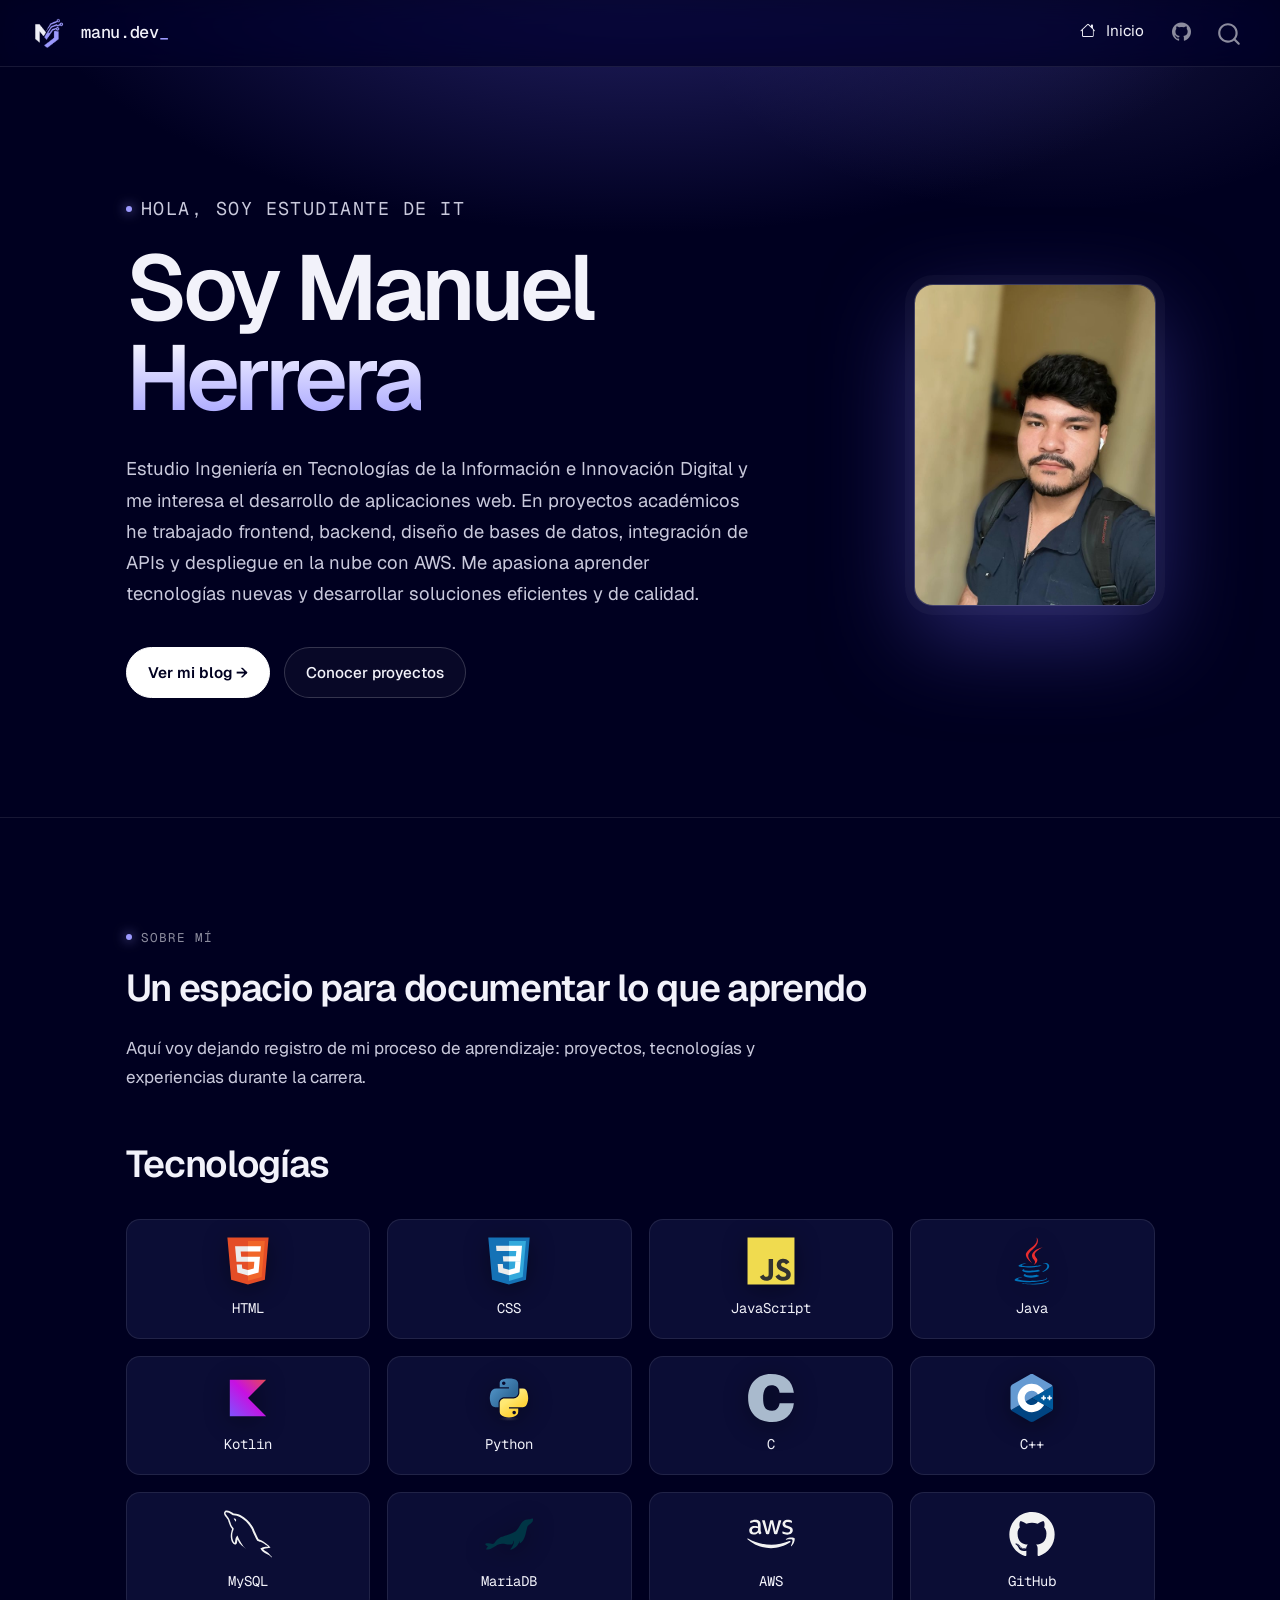
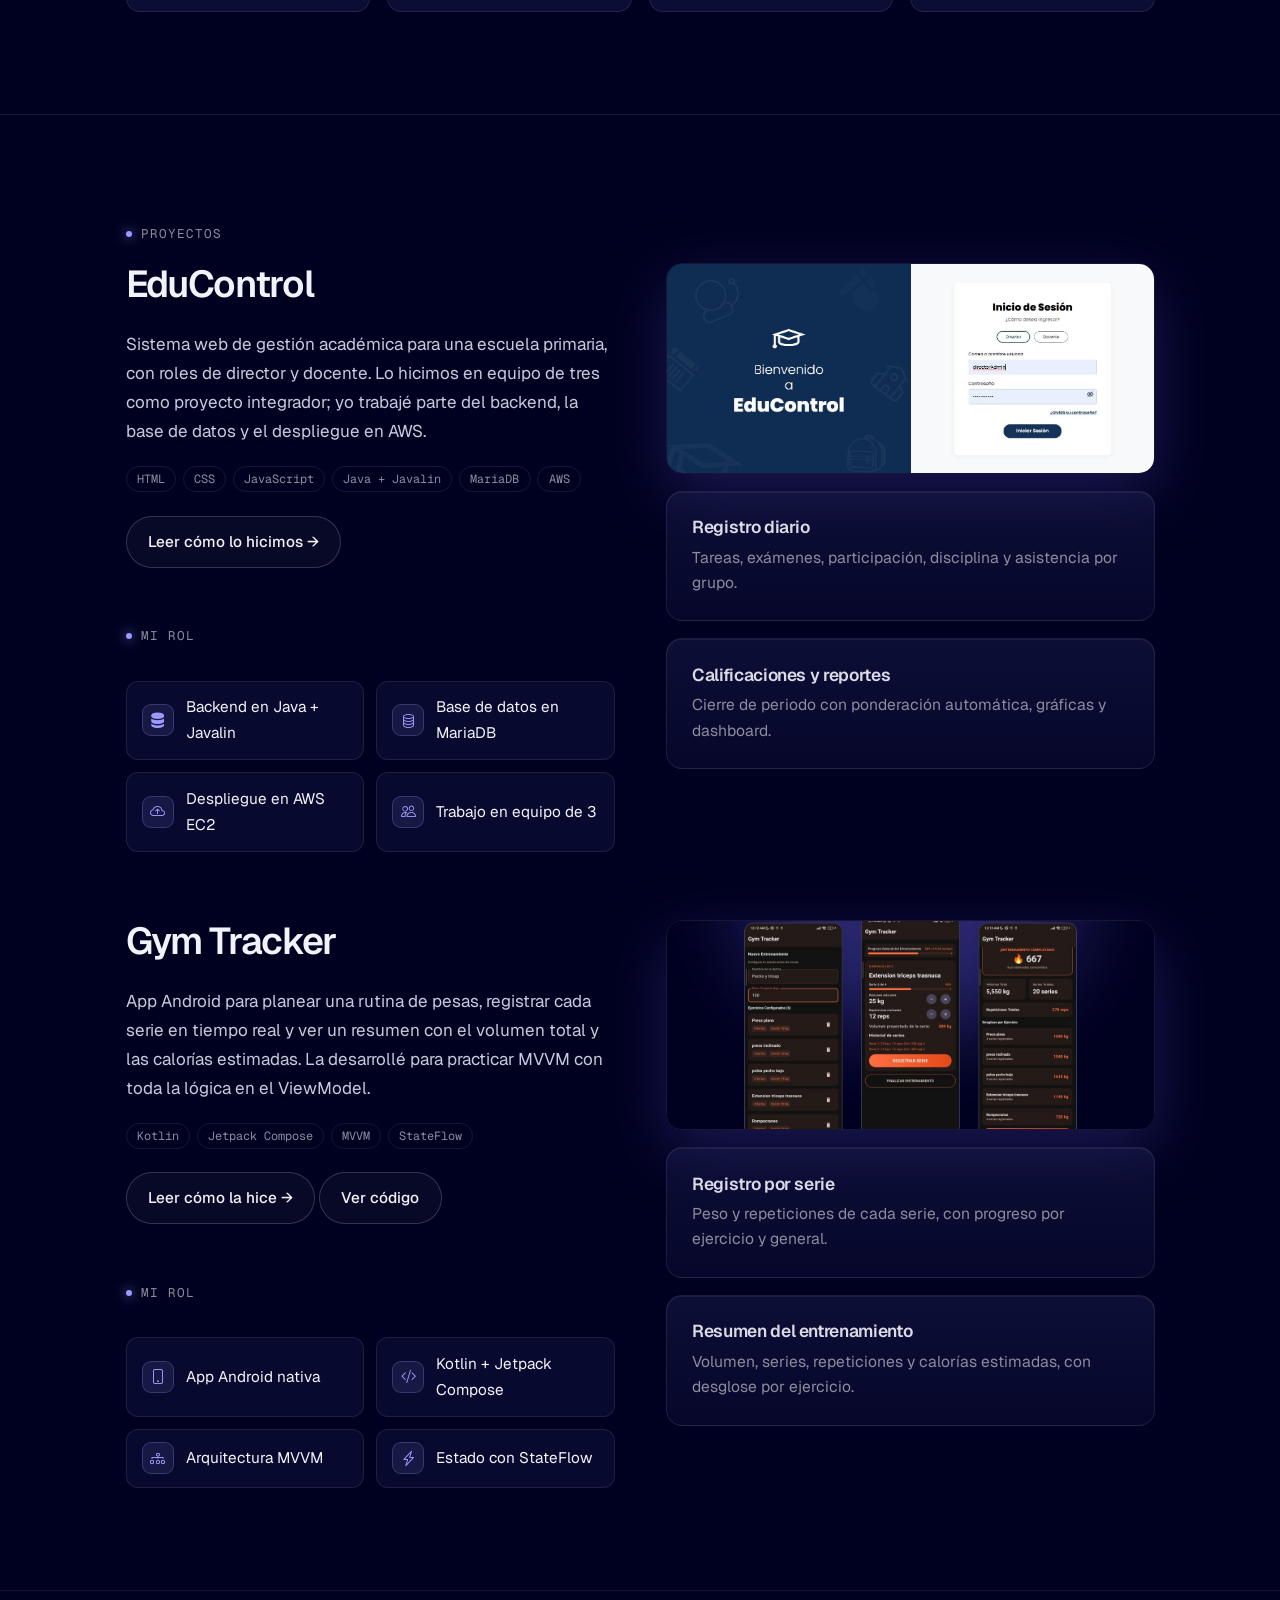
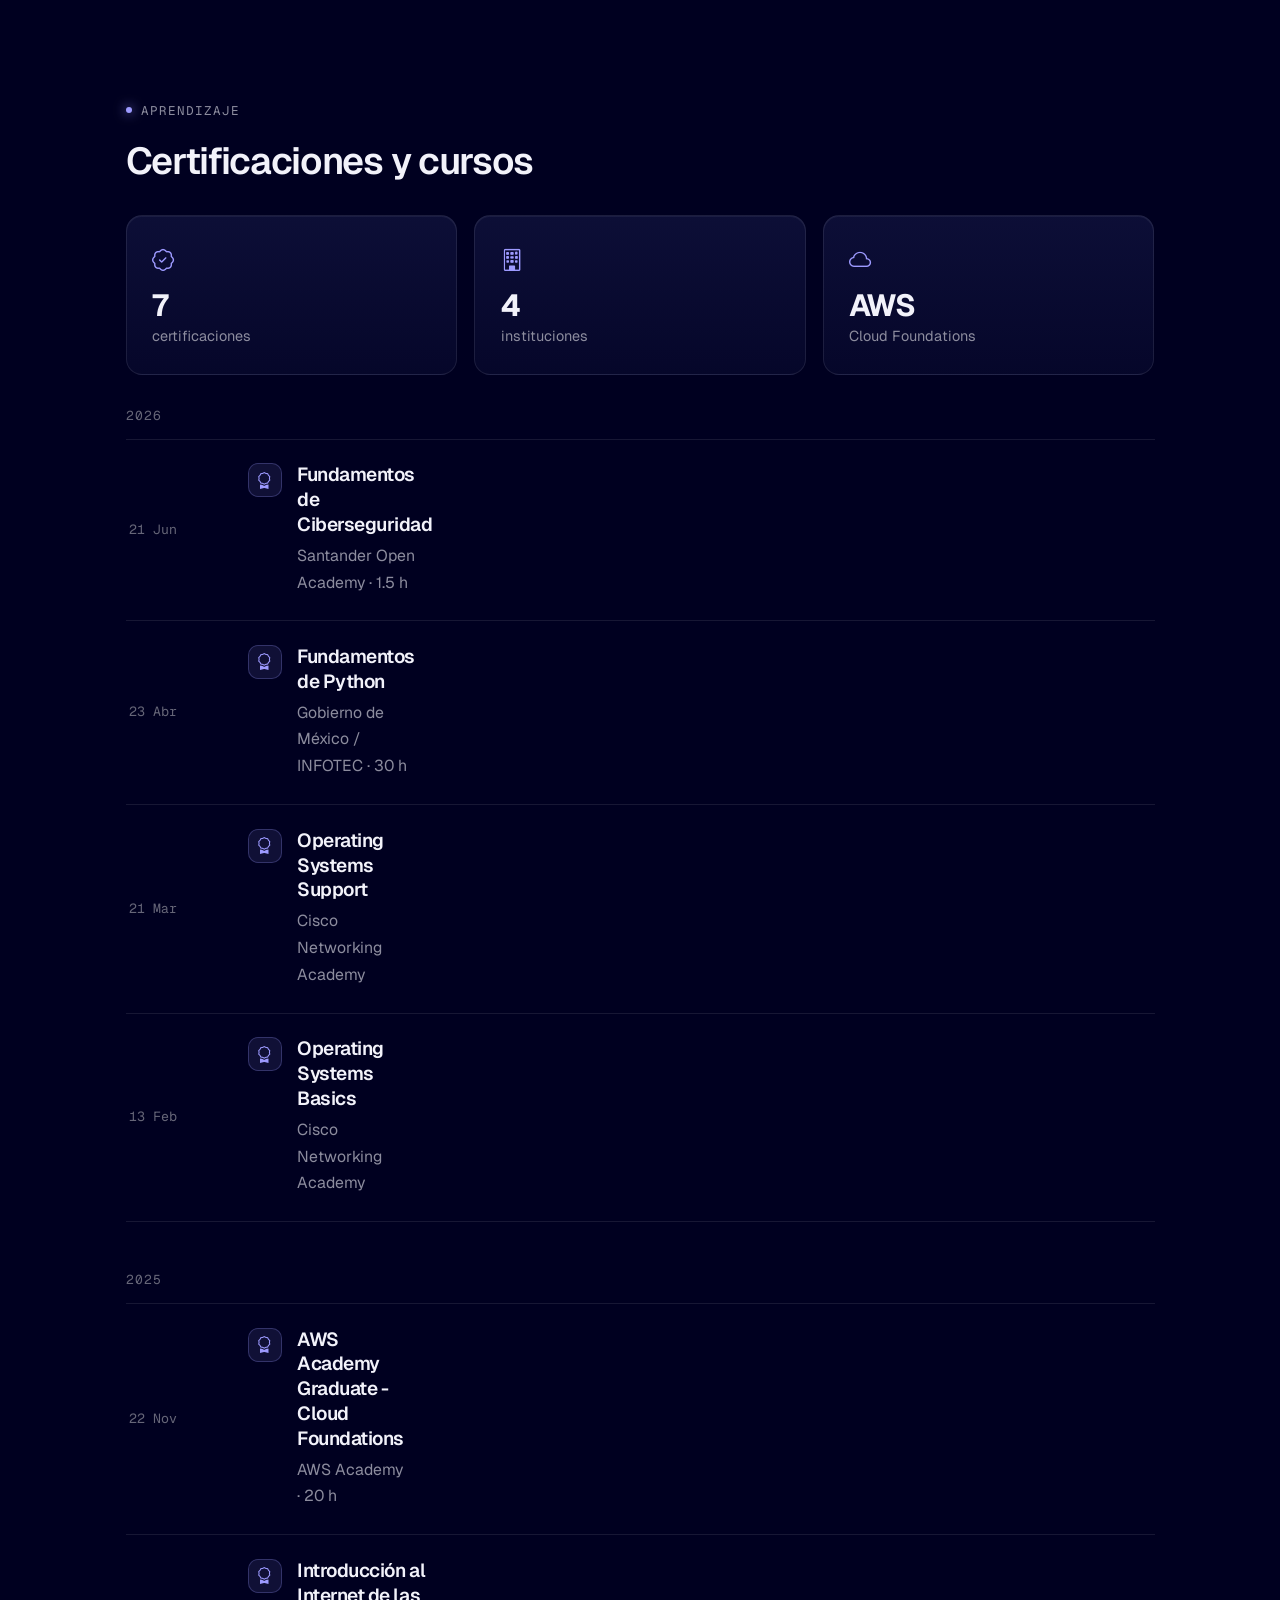
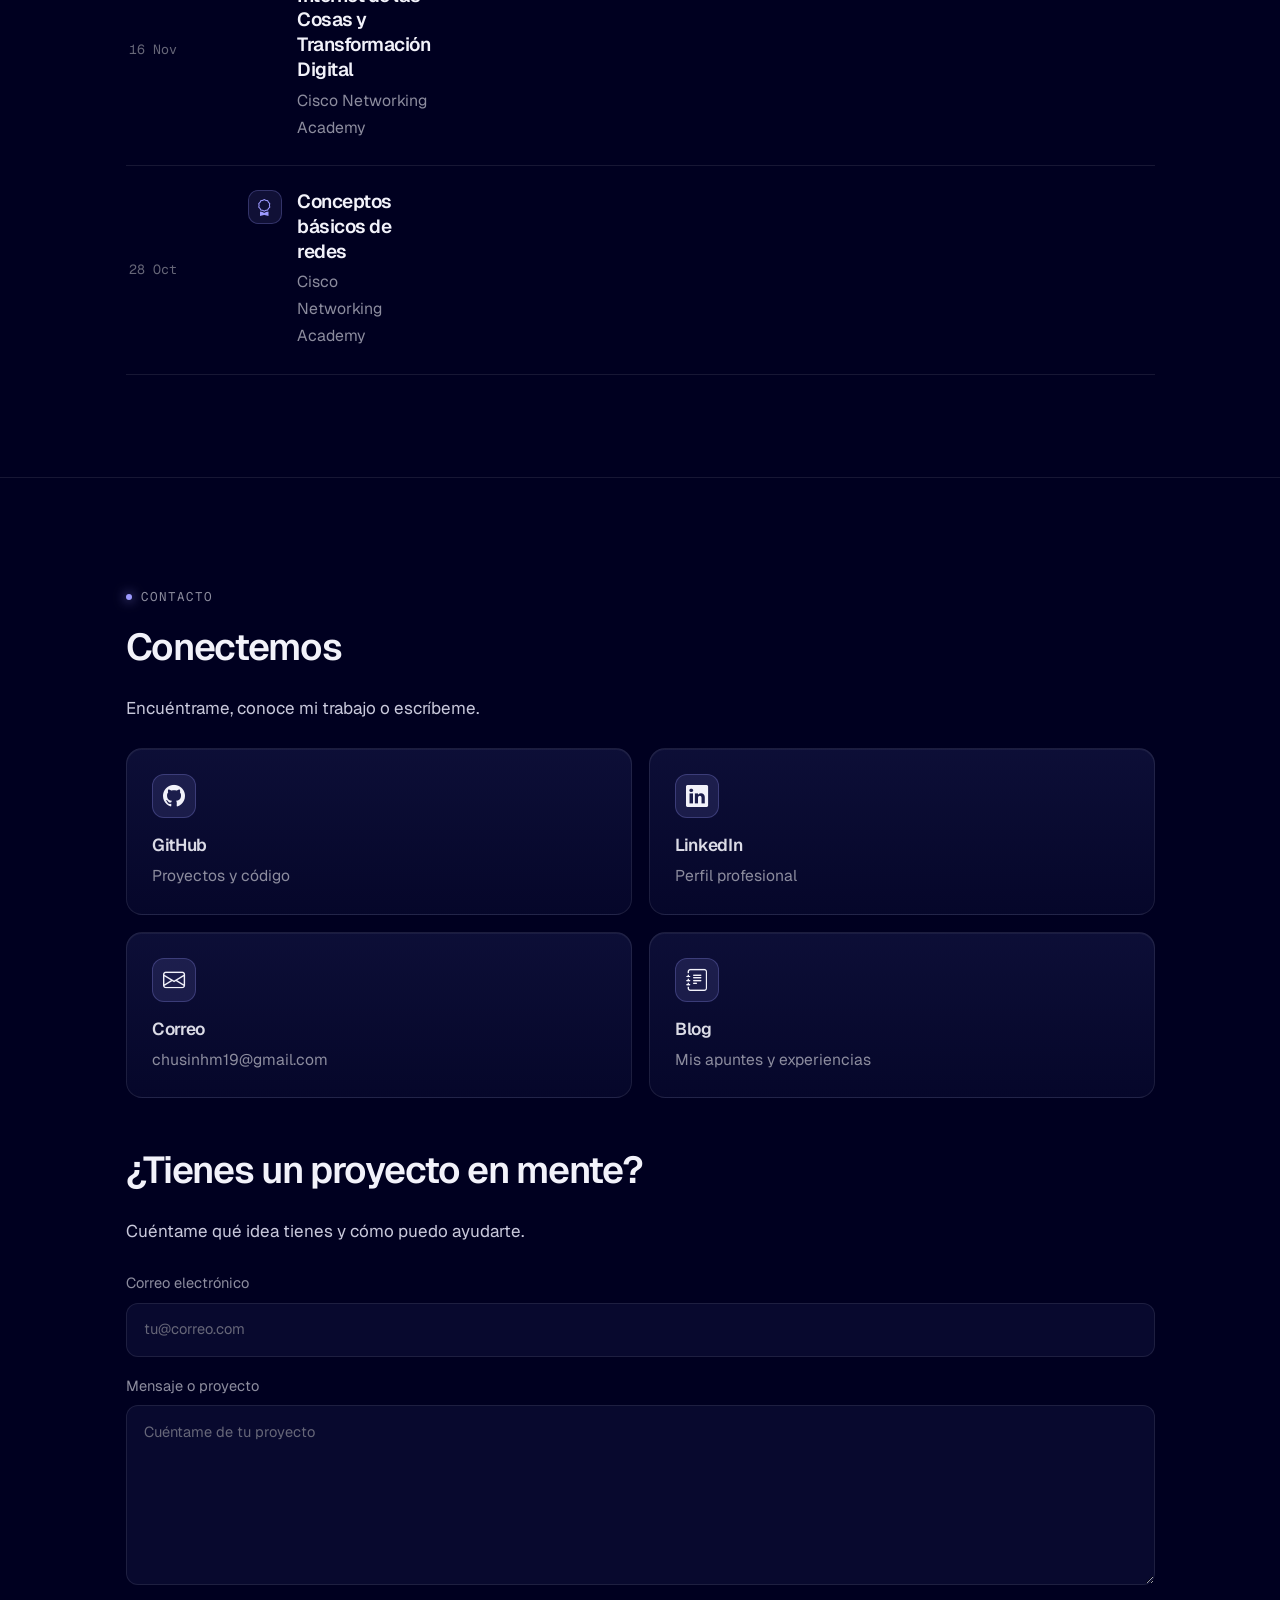
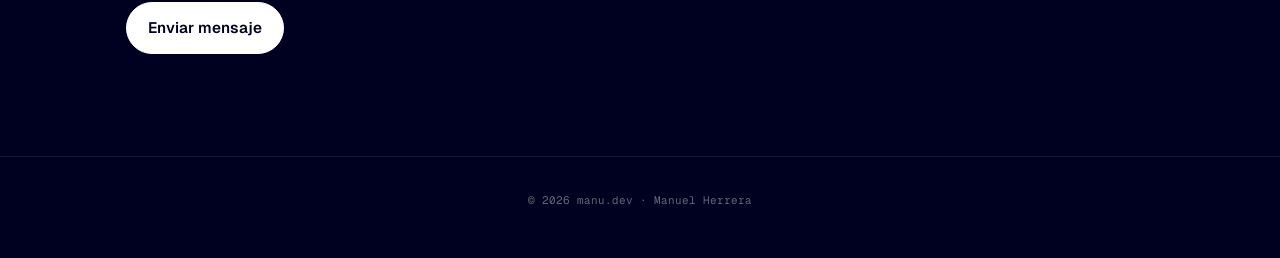
==== commit a7ffa1f1: "Built site for gh-pages" ====
--- a/index.html
+++ b/index.html
@@ -2,7 +2,7 @@
 <html xmlns="http://www.w3.org/1999/xhtml" lang="es" xml:lang="es"><head>
 
 <meta charset="utf-8">
-<meta name="generator" content="quarto-1.10.18">
+<meta name="generator" content="quarto-1.10.19">
 
 <meta name="viewport" content="width=device-width, initial-scale=1.0, user-scalable=yes">
 
@@ -44,7 +44,7 @@
 <script src="site_libs/quarto-html/tippy.umd.min.js"></script>
 <script src="site_libs/quarto-html/anchor.min.js"></script>
 <link href="site_libs/quarto-html/tippy.css" rel="stylesheet">
-<link href="site_libs/quarto-html/quarto-syntax-highlighting-dark-235dd7208b0ab31445e75e432a8fe391.css" rel="stylesheet" id="quarto-text-highlighting-styles">
+<link href="site_libs/quarto-html/quarto-syntax-highlighting-dark-383e21b69692039b198c230e9cab636b.css" rel="stylesheet" id="quarto-text-highlighting-styles">
 <script src="site_libs/bootstrap/bootstrap.min.js"></script>
 <link href="site_libs/bootstrap/bootstrap-icons.css" rel="stylesheet">
 <link href="site_libs/bootstrap/bootstrap-2f8a221bed531b6db35dbef5f0395757.min.css" rel="stylesheet" append-hash="true" id="quarto-bootstrap" data-mode="dark">
@@ -127,23 +127,8 @@
 </i> 
 <span class="menu-text">Inicio</span></a>
   </li>  
-  <li class="nav-item">
-    <a class="nav-link" href="./blog.html"> <i class="bi bi-journal-text" role="img">
-</i> 
-<span class="menu-text">Blog</span></a>
-  </li>  
-  <li class="nav-item">
-    <a class="nav-link" href="./feed.html"> <i class="bi bi-grid" role="img">
-</i> 
-<span class="menu-text">Feed</span></a>
-  </li>  
   <li class="nav-item compact">
     <a class="nav-link" href="https://github.com/manu-09-web"> <i class="bi bi-github" role="img" aria-label="GitHub">
-</i> 
-<span class="menu-text"></span></a>
-  </li>  
-  <li class="nav-item compact">
-    <a class="nav-link" href="./blog.xml"> <i class="bi bi-rss" role="img" aria-label="RSS">
 </i> 
 <span class="menu-text"></span></a>
   </li>  
@@ -172,7 +157,7 @@
       <h1>Soy Manuel<br><span class="md-grad">Herrera</span></h1>
       <p>Estudio Ingeniería en Tecnologías de la Información e Innovación Digital y me interesa el desarrollo de aplicaciones web. En proyectos académicos he trabajado frontend, backend, diseño de bases de datos, integración de APIs y despliegue en la nube con AWS. Me apasiona aprender tecnologías nuevas y desarrollar soluciones eficientes y de calidad.</p>
       <div class="md-actions">
-        <a class="md-btn is-solid" href="blog.html">Ver mi blog →</a>
+        <a class="md-btn is-solid" href="https://blog-manudev.vercel.app">Ver mi blog →</a>
         <a class="md-btn" href="#proyectos">Conocer proyectos</a>
       </div>
     </div>
@@ -215,7 +200,7 @@
         <div class="md-tech">
           <span class="md-pill">HTML</span><span class="md-pill">CSS</span><span class="md-pill">JavaScript</span><span class="md-pill">Java + Javalin</span><span class="md-pill">MariaDB</span><span class="md-pill">AWS</span>
         </div>
-        <p style="margin-top:1.4rem"><a class="md-btn" href="posts/proyecto-integrador/index.html">Leer cómo lo hicimos →</a></p>
+        <p style="margin-top:1.4rem"><a class="md-btn" href="https://blog-manudev.vercel.app">Leer cómo lo hicimos →</a></p>
         <p class="md-kicker" style="margin-top:2.4rem">Mi rol</p>
         <ul class="md-role">
           <li><i class="bi bi-server"></i>Backend en Java + Javalin</li>
@@ -225,7 +210,7 @@
         </ul>
       </div>
       <div class="md-grid-2" style="grid-template-columns:1fr">
-        <a class="md-shot" href="posts/proyecto-integrador/index.html"><img src="posts/proyecto-integrador/portada.jpg" alt="Captura de EduControl" loading="lazy"></a>
+        <a class="md-shot" href="https://blog-manudev.vercel.app"><img src="img/proyectos/educontrol.jpg" alt="Captura de EduControl" loading="lazy"></a>
         <div class="md-card"><h3>Registro diario</h3><p>Tareas, exámenes, participación, disciplina y asistencia por grupo.</p></div>
         <div class="md-card"><h3>Calificaciones y reportes</h3><p>Cierre de periodo con ponderación automática, gráficas y dashboard.</p></div>
       </div>
@@ -238,7 +223,7 @@
         <div class="md-tech">
           <span class="md-pill">Kotlin</span><span class="md-pill">Jetpack Compose</span><span class="md-pill">MVVM</span><span class="md-pill">StateFlow</span>
         </div>
-        <p style="margin-top:1.4rem"><a class="md-btn" href="posts/kotlin-compose/index.html">Leer cómo la hice →</a>&nbsp;<a class="md-btn" href="https://github.com/manu-09-web/GymAppkt">Ver código</a></p>
+        <p style="margin-top:1.4rem"><a class="md-btn" href="https://blog-manudev.vercel.app">Leer cómo la hice →</a>&nbsp;<a class="md-btn" href="https://github.com/manu-09-web/GymAppkt">Ver código</a></p>
         <p class="md-kicker" style="margin-top:2.4rem">Mi rol</p>
         <ul class="md-role">
           <li><i class="bi bi-phone"></i>App Android nativa</li>
@@ -248,7 +233,7 @@
         </ul>
       </div>
       <div class="md-grid-2" style="grid-template-columns:1fr">
-        <a class="md-shot" href="posts/kotlin-compose/index.html"><img src="posts/kotlin-compose/portada.jpg" alt="Capturas de Gym Tracker" loading="lazy"></a>
+        <a class="md-shot" href="https://blog-manudev.vercel.app"><img src="img/proyectos/gym-tracker.jpg" alt="Capturas de Gym Tracker" loading="lazy"></a>
         <div class="md-card"><h3>Registro por serie</h3><p>Peso y repeticiones de cada serie, con progreso por ejercicio y general.</p></div>
         <div class="md-card"><h3>Resumen del entrenamiento</h3><p>Volumen, series, repeticiones y calorías estimadas, con desglose por ejercicio.</p></div>
       </div>
@@ -290,7 +275,7 @@
       <a class="md-card" href="https://github.com/manu-09-web" rel="me"><i class="bi bi-github md-card-icon"></i><h3>GitHub</h3><p>Proyectos y código</p></a>
       <a class="md-card" href="https://www.linkedin.com/in/manuel-de-jes%C3%BAs-herrera-b59a39436" rel="me"><i class="bi bi-linkedin md-card-icon"></i><h3>LinkedIn</h3><p>Perfil profesional</p></a>
       <a class="md-card" href="mailto:chusinhm19@gmail.com"><i class="bi bi-envelope md-card-icon"></i><h3>Correo</h3><p>chusinhm19@gmail.com</p></a>
-      <a class="md-card" href="blog.xml"><i class="bi bi-rss md-card-icon"></i><h3>RSS</h3><p>Suscríbete a las entradas nuevas</p></a>
+      <a class="md-card" href="https://blog-manudev.vercel.app"><i class="bi bi-journal-text md-card-icon"></i><h3>Blog</h3><p>Mis apuntes y experiencias</p></a>
     </div>
 
     <h2>¿Tienes un proyecto en mente?</h2>
--- a/site_libs/quarto-html/quarto-syntax-highlighting-dark-383e21b69692039b198c230e9cab636b.css
+++ b/site_libs/quarto-html/quarto-syntax-highlighting-dark-383e21b69692039b198c230e9cab636b.css
@@ -0,0 +1,216 @@
+/* quarto syntax highlight colors */
+:root {
+  --quarto-hl-al-color: #bf616a;
+  --quarto-hl-an-color: #d08770;
+  --quarto-hl-at-color: #8fbcbb;
+  --quarto-hl-bn-color: #b48ead;
+  --quarto-hl-bu-color: #88c0d0;
+  --quarto-hl-ch-color: #ebcb8b;
+  --quarto-hl-co-color: #616e88;
+  --quarto-hl-cv-color: #e5e9f0;
+  --quarto-hl-cn-color: #eceff4;
+  --quarto-hl-cf-color: #81a1c1;
+  --quarto-hl-dt-color: #81a1c1;
+  --quarto-hl-dv-color: #b48ead;
+  --quarto-hl-do-color: #5e81ac;
+  --quarto-hl-er-color: #bf616a;
+  --quarto-hl-ex-color: #8fbcbb;
+  --quarto-hl-fl-color: #b48ead;
+  --quarto-hl-fu-color: #88c0d0;
+  --quarto-hl-im-color: #a3be8c;
+  --quarto-hl-in-color: #ebcb8b;
+  --quarto-hl-kw-color: #81a1c1;
+  --quarto-hl-op-color: #81a1c1;
+  --quarto-hl-pp-color: #5e81ac;
+  --quarto-hl-re-color: #88c0d0;
+  --quarto-hl-sc-color: #ebcb8b;
+  --quarto-hl-ss-color: #d08770;
+  --quarto-hl-st-color: #a3be8c;
+  --quarto-hl-va-color: #5e81ac;
+  --quarto-hl-vs-color: #a3be8c;
+  --quarto-hl-wa-color: #bf616a;
+}
+
+/* other quarto variables */
+:root {
+  --quarto-font-monospace: "Geist Mono", "JetBrains Mono", ui-monospace, Consolas, monospace;
+}
+
+/* syntax highlight based on Pandoc's rules */
+pre > code.sourceCode > span {
+  color: #d8dee9;
+}
+
+code.sourceCode > span {
+  color: #d8dee9;
+}
+
+div.sourceCode,
+div.sourceCode pre.sourceCode {
+  color: #d8dee9;
+}
+
+/* Normal */
+code span {
+  color: #d8dee9;
+}
+
+/* Alert */
+code span.al {
+  background-color: #3b4252;
+  font-weight: bold;
+  color: #bf616a;
+}
+
+/* Annotation */
+code span.an {
+  color: #d08770;
+}
+
+/* Attribute */
+code span.at {
+  color: #8fbcbb;
+}
+
+/* BaseN */
+code span.bn {
+  color: #b48ead;
+}
+
+/* BuiltIn */
+code span.bu {
+  font-style: italic;
+  color: #88c0d0;
+}
+
+/* ControlFlow */
+code span.cf {
+  font-weight: bold;
+  color: #81a1c1;
+}
+
+/* Char */
+code span.ch {
+  color: #ebcb8b;
+}
+
+/* Constant */
+code span.cn {
+  font-weight: bold;
+  color: #eceff4;
+}
+
+/* Comment */
+code span.co {
+  color: #616e88;
+}
+
+/* CommentVar */
+code span.cv {
+  color: #e5e9f0;
+}
+
+/* Documentation */
+code span.do {
+  color: #5e81ac;
+}
+
+/* DataType */
+code span.dt {
+  color: #81a1c1;
+}
+
+/* DecVal */
+code span.dv {
+  color: #b48ead;
+}
+
+/* Error */
+code span.er {
+  color: #bf616a;
+  text-decoration: underline;
+}
+
+/* Extension */
+code span.ex {
+  font-weight: bold;
+  color: #8fbcbb;
+}
+
+/* Float */
+code span.fl {
+  color: #b48ead;
+}
+
+/* Function */
+code span.fu {
+  color: #88c0d0;
+}
+
+/* Import */
+code span.im {
+  color: #a3be8c;
+}
+
+/* Information */
+code span.in {
+  color: #ebcb8b;
+}
+
+/* Keyword */
+code span.kw {
+  font-weight: bold;
+  color: #81a1c1;
+}
+
+/* Operator */
+code span.op {
+  color: #81a1c1;
+}
+
+/* Preprocessor */
+code span.pp {
+  color: #5e81ac;
+}
+
+/* RegionMarker */
+code span.re {
+  background-color: #3b4252;
+  color: #88c0d0;
+}
+
+/* SpecialChar */
+code span.sc {
+  color: #ebcb8b;
+}
+
+/* SpecialString */
+code span.ss {
+  color: #d08770;
+}
+
+/* String */
+code span.st {
+  color: #a3be8c;
+}
+
+/* Variable */
+code span.va {
+  color: #5e81ac;
+}
+
+/* VerbatimString */
+code span.vs {
+  color: #a3be8c;
+}
+
+/* Warning */
+code span.wa {
+  color: #bf616a;
+}
+
+.prevent-inlining {
+  content: "</";
+}
+
+/*# sourceMappingURL=d59a34564ed9528e5152b41bc6db3fe0.css.map */
